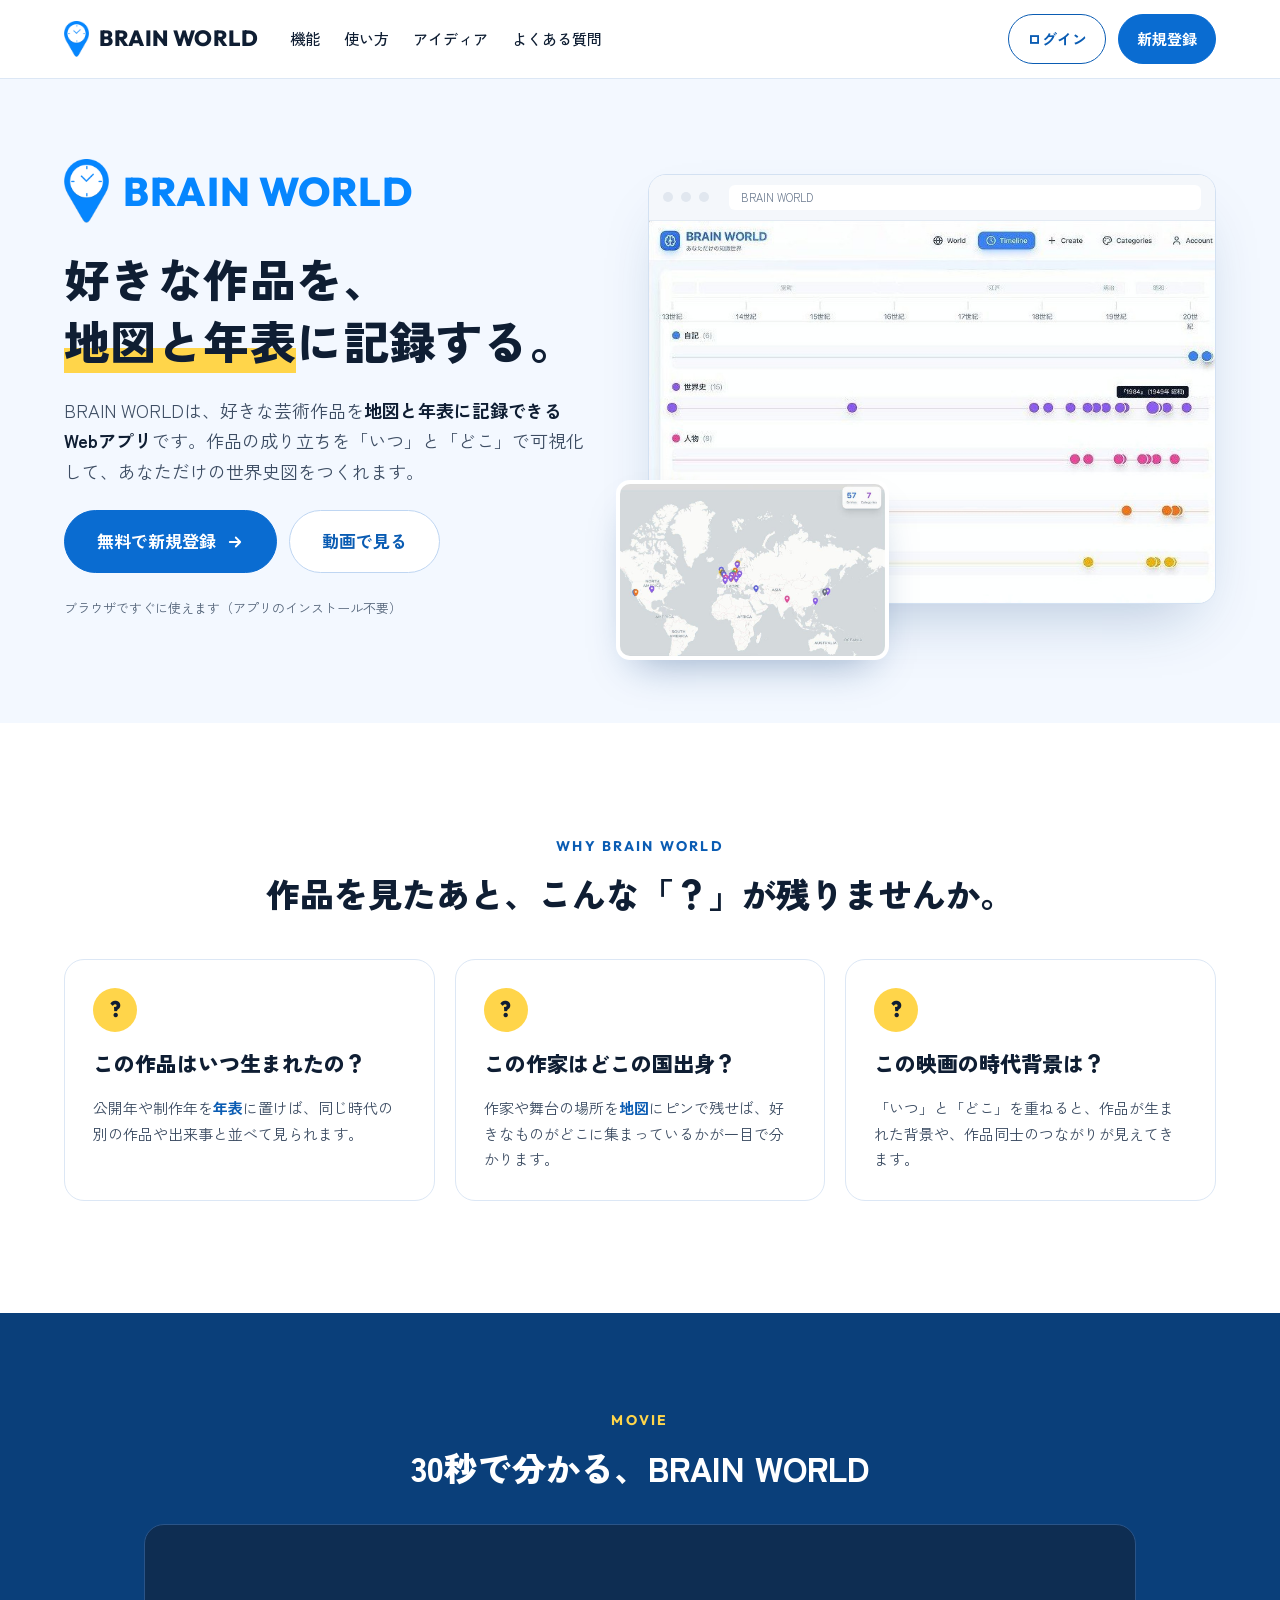
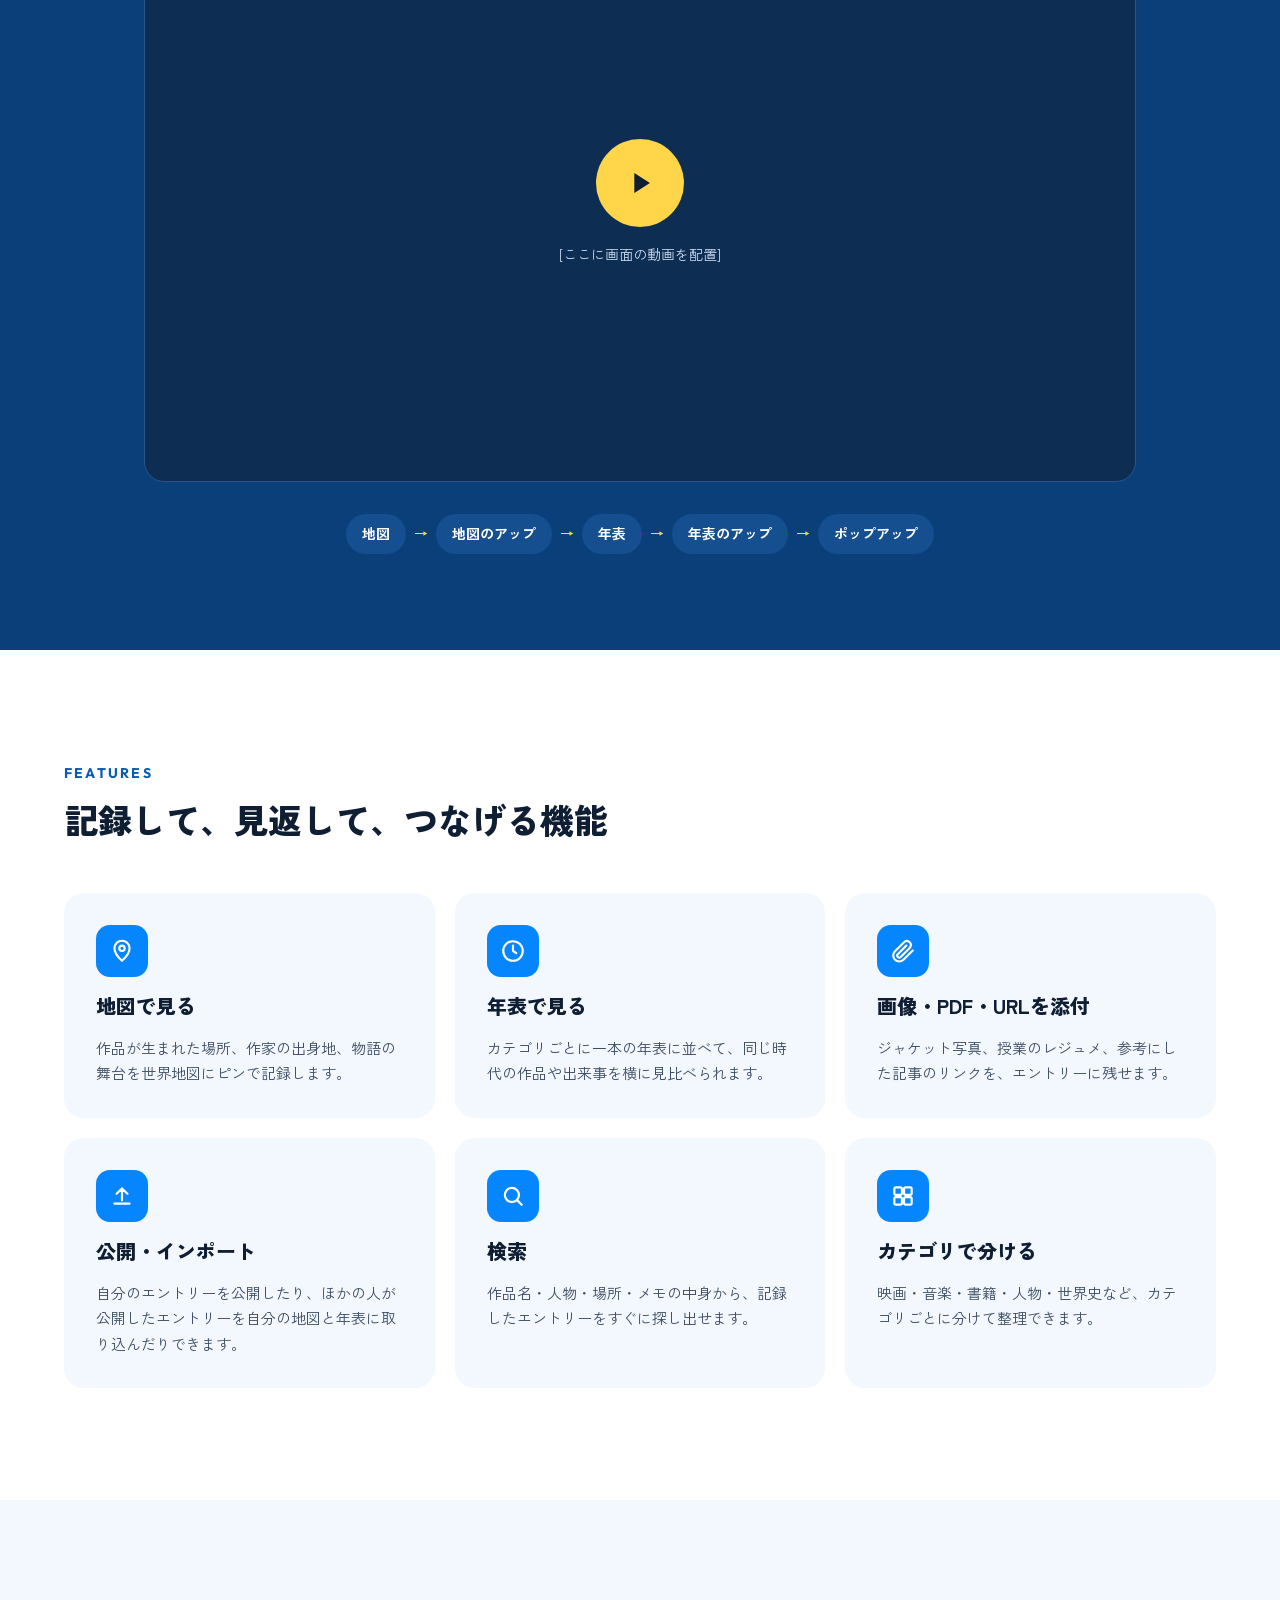
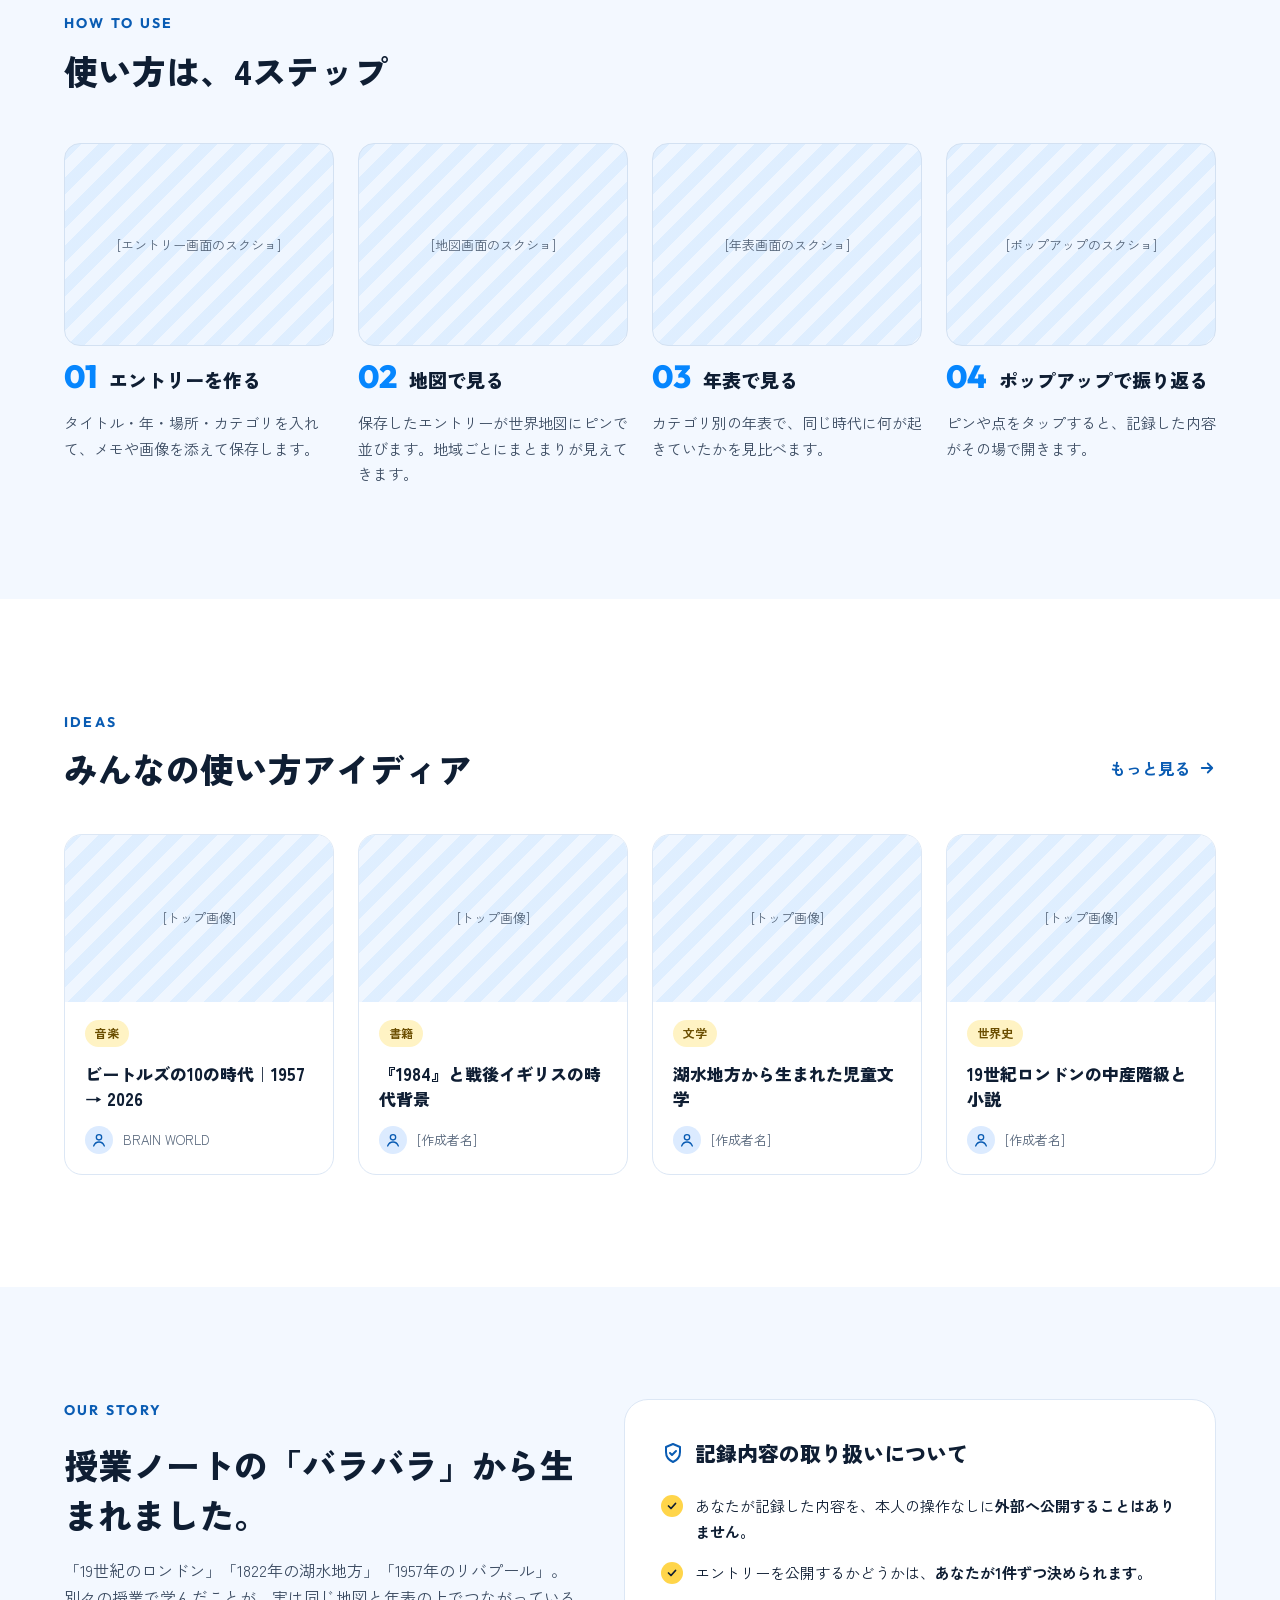
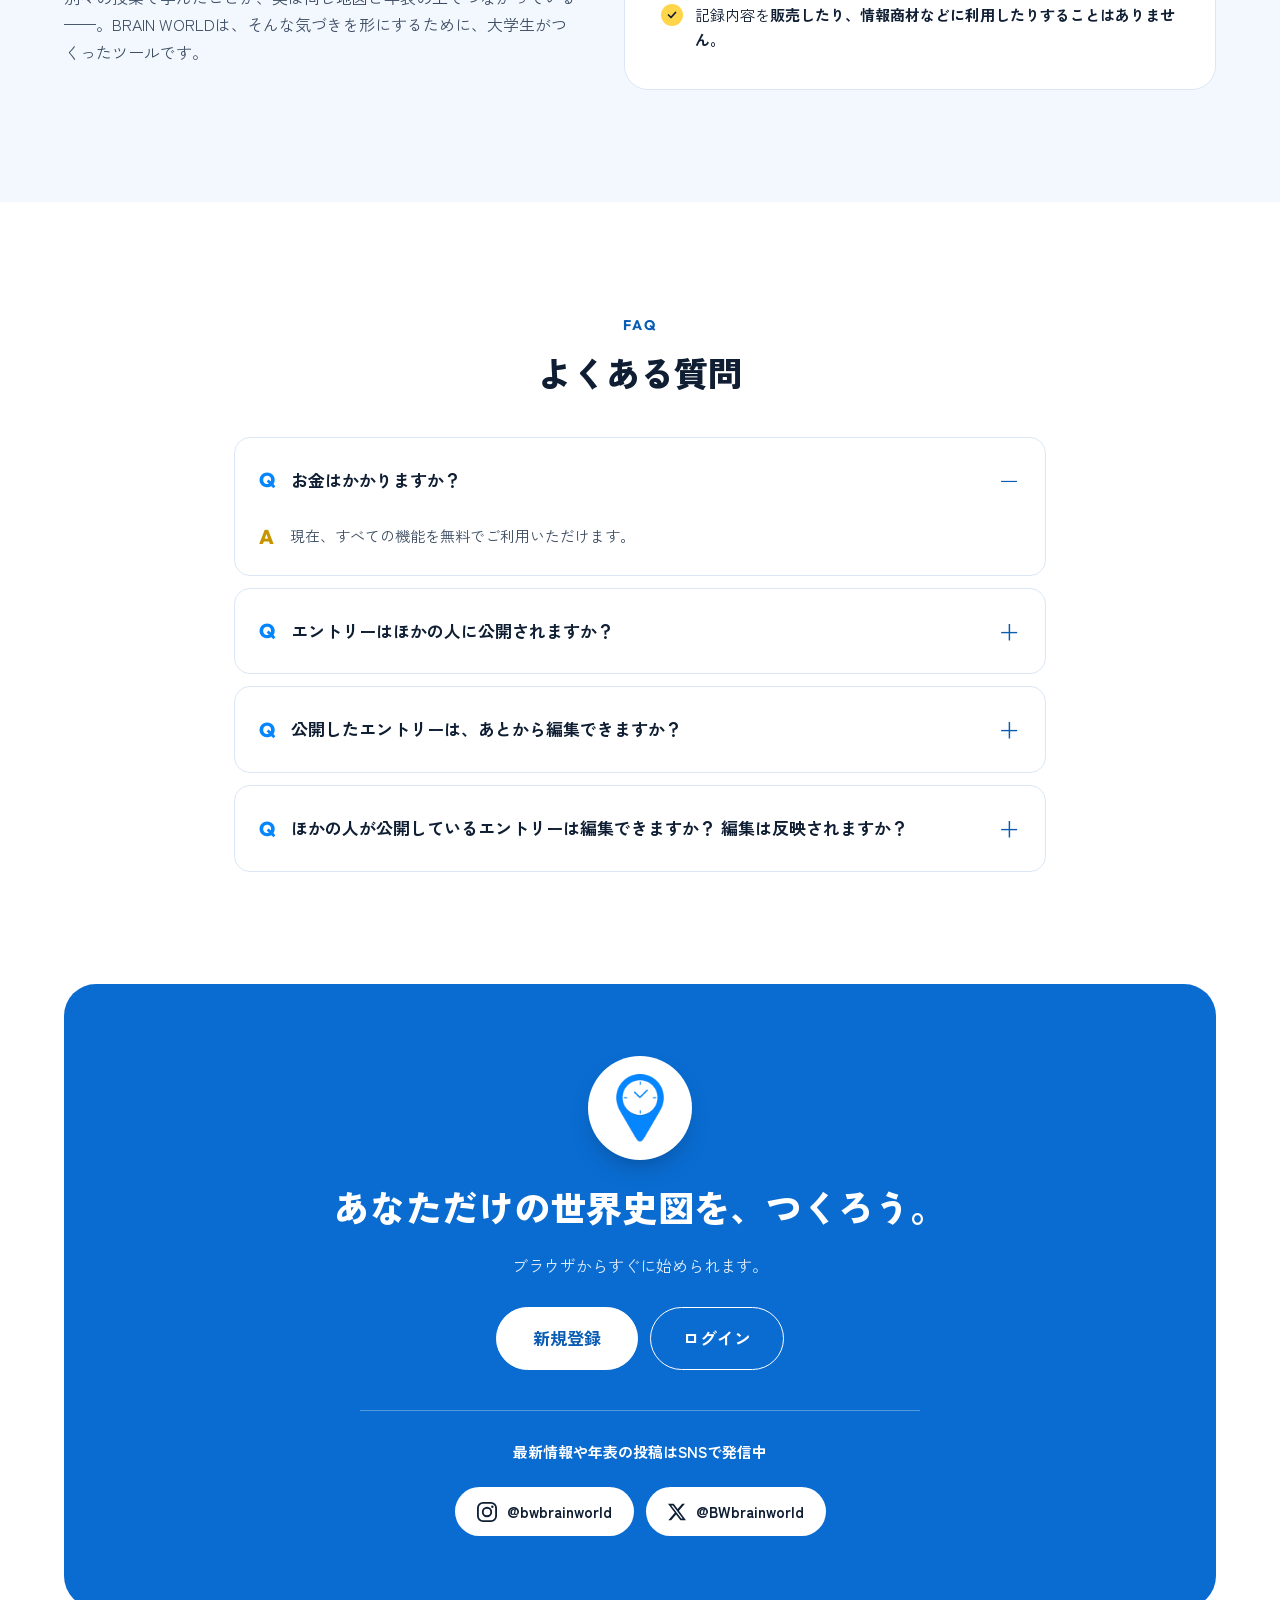
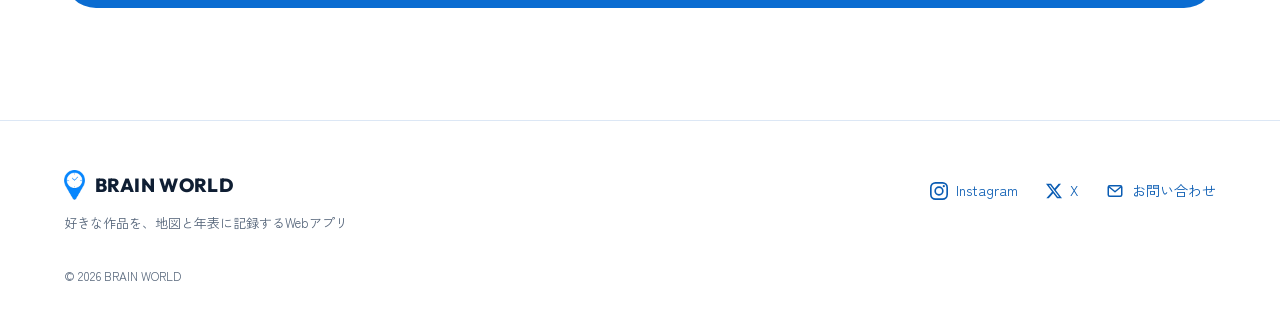
==== index.html @ 47580121 "LPをリニューアル（静的HTML版） - index.html / style.css：新しいLP（ビルド不要の静的サイト） - images/：ロゴ、年表・地図のスクショ、OGP画像、アイコン - " ====
<!doctype html>
<html lang="ja">
<head>
<meta charset="utf-8">
<meta name="viewport" content="width=device-width, initial-scale=1">
<title>BRAIN WORLD｜好きな作品を地図と年表に記録できるWebアプリ</title>
<meta name="description" content="BRAIN WORLDは、好きな映画・音楽・本・アートを地図と年表に記録できるWebアプリです。作品がいつ・どこで生まれたのかを可視化して、あなただけの世界史図をつくれます。">
<!-- ▼ 公開URLが決まったら LP_DOMAIN を置き換える（README参照） -->
<link rel="canonical" href="https://LP_DOMAIN/">
<meta property="og:type" content="website">
<meta property="og:site_name" content="BRAIN WORLD">
<meta property="og:title" content="BRAIN WORLD｜好きな作品を地図と年表に記録できるWebアプリ">
<meta property="og:description" content="作品の成り立ちを「いつ」と「どこ」で可視化する。好きな作品を地図と年表に記録できるWebアプリです。">
<meta property="og:url" content="https://LP_DOMAIN/">
<meta property="og:image" content="https://LP_DOMAIN/images/ogp.png">
<meta property="og:locale" content="ja_JP">
<meta name="twitter:card" content="summary_large_image">
<meta name="twitter:site" content="@BWbrainworld">
<link rel="icon" type="image/png" sizes="32x32" href="images/favicon-32.png">
<link rel="apple-touch-icon" href="images/apple-touch-icon.png">
<meta name="theme-color" content="#0686FE">

<link rel="preconnect" href="https://fonts.googleapis.com">
<link rel="preconnect" href="https://fonts.gstatic.com" crossorigin>
<link href="https://fonts.googleapis.com/css2?family=Outfit:wght@500;600;700;800&amp;family=Zen+Kaku+Gothic+New:wght@400;500;700;900&amp;display=swap" rel="stylesheet">
<link rel="stylesheet" href="style.css">

<script type="application/ld+json">
{
  "@context": "https://schema.org",
  "@graph": [
    {
      "@type": "WebApplication",
      "name": "BRAIN WORLD",
      "url": "https://LP_DOMAIN/",
      "applicationCategory": "EducationalApplication",
      "operatingSystem": "Web",
      "description": "好きな作品を地図と年表に記録できるWebアプリ",
      "offers": { "@type": "Offer", "price": "0", "priceCurrency": "JPY" },
      "sameAs": ["https://www.instagram.com/bwbrainworld", "https://x.com/BWbrainworld"]
    },
    {
      "@type": "FAQPage",
      "mainEntity": [
        { "@type": "Question", "name": "お金はかかりますか？", "acceptedAnswer": { "@type": "Answer", "text": "現在、すべての機能を無料でご利用いただけます。" } }
      ]
    }
  ]
}
</script>
</head>
<body>

<!-- ===== Header ===== -->
<header class="site-header">
  <div class="wrap header-inner">
    <a href="#top" class="brand">
      <img src="images/logo.png" alt="" width="25" height="36">
      <span>BRAIN WORLD</span>
    </a>
    <nav aria-label="ページ内メニュー" class="nav">
      <a href="#features">機能</a>
      <a href="#howto">使い方</a>
      <a href="#ideas">アイディア</a>
      <a href="#faq">よくある質問</a>
    </nav>
    <div class="header-actions">
      <!-- ▼ APP_DOMAIN はアプリ本体のドメインに置き換える -->
      <a href="https://APP_DOMAIN/login" class="btn btn-outline btn-sm">ログイン</a>
      <a href="https://APP_DOMAIN/signup" class="btn btn-primary btn-sm">新規登録</a>
    </div>
  </div>
</header>

<main>

<!-- ===== Hero ===== -->
<section id="top" class="hero">
  <div class="wrap hero-inner">
    <div class="hero-copy">
      <div class="hero-brand">
        <img src="images/logo.png" alt="BRAIN WORLD ロゴ" width="45" height="64">
        <span>BRAIN WORLD</span>
      </div>
      <h1>好きな作品を、<br><span class="nowrap"><span class="marker">地図と年表</span>に記録する。</span></h1>
      <p class="lead">BRAIN WORLDは、好きな芸術作品を<strong>地図と年表に記録できるWebアプリ</strong>です。作品の成り立ちを「いつ」と「どこ」で可視化して、あなただけの世界史図をつくれます。</p>
      <div class="btn-row">
        <a href="https://APP_DOMAIN/signup" class="btn btn-primary btn-lg">無料で新規登録
          <svg width="18" height="18" viewBox="0 0 24 24" fill="none" stroke="currentColor" stroke-width="2.4" stroke-linecap="round" stroke-linejoin="round" aria-hidden="true"><path d="M5 12h14M13 6l6 6-6 6"/></svg></a>
        <a href="#movie" class="btn btn-ghost btn-lg">動画で見る</a>
      </div>
      <p class="note">ブラウザですぐに使えます（アプリのインストール不要）</p>
    </div>

    <div class="hero-visual">
      <div class="browser">
        <div class="browser-bar" aria-hidden="true">
          <span></span><span></span><span></span>
          <span class="browser-url">BRAIN WORLD</span>
        </div>
        <img src="images/screen-timeline.jpg" width="800" height="540" alt="BRAIN WORLDの年表画面。世界史・人物・映画・音楽・書籍などのカテゴリごとに、作品や出来事が13世紀から20世紀の年表上に並んでいる">
      </div>
      <div class="map-card">
        <img src="images/screen-map.jpg" width="925" height="602" alt="BRAIN WORLDの地図画面。記録した作品が世界地図上にピンで表示されている">
      </div>
    </div>
  </div>
</section>

<!-- ===== Questions ===== -->
<section class="section">
  <div class="wrap stack-40">
    <div class="section-head center">
      <span class="eyebrow">WHY BRAIN WORLD</span>
      <h2>作品を見たあと、こんな「？」が残りませんか。</h2>
    </div>
    <div class="grid grid-260">
      <div class="q-card">
        <span class="q-mark" aria-hidden="true">?</span>
        <h3>この作品はいつ生まれたの？</h3>
        <p>公開年や制作年を<strong>年表</strong>に置けば、同じ時代の別の作品や出来事と並べて見られます。</p>
      </div>
      <div class="q-card">
        <span class="q-mark" aria-hidden="true">?</span>
        <h3>この作家はどこの国出身？</h3>
        <p>作家や舞台の場所を<strong>地図</strong>にピンで残せば、好きなものがどこに集まっているかが一目で分かります。</p>
      </div>
      <div class="q-card">
        <span class="q-mark" aria-hidden="true">?</span>
        <h3>この映画の時代背景は？</h3>
        <p>「いつ」と「どこ」を重ねると、作品が生まれた背景や、作品同士のつながりが見えてきます。</p>
      </div>
    </div>
  </div>
</section>

<!-- ===== Movie ===== -->
<section id="movie" class="section section-dark">
  <div class="wrap wrap-narrow stack-32">
    <div class="section-head center">
      <span class="eyebrow eyebrow-yellow">MOVIE</span>
      <h2>30秒で分かる、BRAIN WORLD</h2>
    </div>
    <!-- ▼ 動画ができたら、この div を <video src="images/demo.mp4" controls playsinline poster="..."></video> などに置き換える -->
    <div class="video-box">
      <div class="video-placeholder">
        <span class="play" aria-hidden="true"><svg width="34" height="34" viewBox="0 0 24 24"><path d="M8 5v14l11-7z" fill="#0F1E33"/></svg></span>
        <span>[ここに画面の動画を配置]</span>
      </div>
    </div>
    <ol class="flow" aria-label="動画の流れ">
      <li>地図</li><li aria-hidden="true" class="arrow">→</li>
      <li>地図のアップ</li><li aria-hidden="true" class="arrow">→</li>
      <li>年表</li><li aria-hidden="true" class="arrow">→</li>
      <li>年表のアップ</li><li aria-hidden="true" class="arrow">→</li>
      <li>ポップアップ</li>
    </ol>
  </div>
</section>

<!-- ===== Features ===== -->
<section id="features" class="section">
  <div class="wrap stack-48">
    <div class="section-head">
      <span class="eyebrow">FEATURES</span>
      <h2>記録して、見返して、つなげる機能</h2>
    </div>
    <div class="grid grid-300">
      <div class="f-card">
        <span class="f-icon"><svg width="26" height="26" viewBox="0 0 24 24" fill="none" stroke="#FFFFFF" stroke-width="2" stroke-linecap="round" stroke-linejoin="round" aria-hidden="true"><path d="M12 21s-7-6.2-7-11.5A7 7 0 0 1 19 9.5C19 14.8 12 21 12 21z"/><circle cx="12" cy="9.5" r="2.5"/></svg></span>
        <h3>地図で見る</h3>
        <p>作品が生まれた場所、作家の出身地、物語の舞台を世界地図にピンで記録します。</p>
      </div>
      <div class="f-card">
        <span class="f-icon"><svg width="26" height="26" viewBox="0 0 24 24" fill="none" stroke="#FFFFFF" stroke-width="2" stroke-linecap="round" stroke-linejoin="round" aria-hidden="true"><circle cx="12" cy="12" r="9"/><path d="M12 7v5l3 2"/></svg></span>
        <h3>年表で見る</h3>
        <p>カテゴリごとに一本の年表に並べて、同じ時代の作品や出来事を横に見比べられます。</p>
      </div>
      <div class="f-card">
        <span class="f-icon"><svg width="26" height="26" viewBox="0 0 24 24" fill="none" stroke="#FFFFFF" stroke-width="2" stroke-linecap="round" stroke-linejoin="round" aria-hidden="true"><path d="M21 11.5l-8.6 8.6a5.5 5.5 0 0 1-7.8-7.8l8.6-8.6a3.7 3.7 0 0 1 5.2 5.2l-8.6 8.6a1.8 1.8 0 0 1-2.6-2.6l7.9-7.9"/></svg></span>
        <h3>画像・PDF・URLを添付</h3>
        <p>ジャケット写真、授業のレジュメ、参考にした記事のリンクを、エントリーに残せます。</p>
      </div>
      <div class="f-card">
        <span class="f-icon"><svg width="26" height="26" viewBox="0 0 24 24" fill="none" stroke="#FFFFFF" stroke-width="2" stroke-linecap="round" stroke-linejoin="round" aria-hidden="true"><path d="M7 10l5-5 5 5M12 5v11M5 19h14"/></svg></span>
        <h3>公開・インポート</h3>
        <p>自分のエントリーを公開したり、ほかの人が公開したエントリーを自分の地図と年表に取り込んだりできます。</p>
      </div>
      <div class="f-card">
        <span class="f-icon"><svg width="26" height="26" viewBox="0 0 24 24" fill="none" stroke="#FFFFFF" stroke-width="2" stroke-linecap="round" stroke-linejoin="round" aria-hidden="true"><circle cx="11" cy="11" r="6.5"/><path d="M20 20l-4.2-4.2"/></svg></span>
        <h3>検索</h3>
        <p>作品名・人物・場所・メモの中身から、記録したエントリーをすぐに探し出せます。</p>
      </div>
      <div class="f-card">
        <span class="f-icon"><svg width="26" height="26" viewBox="0 0 24 24" fill="none" stroke="#FFFFFF" stroke-width="2" stroke-linecap="round" stroke-linejoin="round" aria-hidden="true"><rect x="4" y="4" width="7" height="7" rx="1.5"/><rect x="13" y="4" width="7" height="7" rx="1.5"/><rect x="4" y="13" width="7" height="7" rx="1.5"/><rect x="13" y="13" width="7" height="7" rx="1.5"/></svg></span>
        <h3>カテゴリで分ける</h3>
        <p>映画・音楽・書籍・人物・世界史など、カテゴリごとに分けて整理できます。</p>
      </div>
    </div>
  </div>
</section>

<!-- ===== How to ===== -->
<section id="howto" class="section section-tint">
  <div class="wrap stack-48">
    <div class="section-head">
      <span class="eyebrow">HOW TO USE</span>
      <h2>使い方は、4ステップ</h2>
    </div>
    <ol class="grid grid-250 steps">
      <!-- ▼ 各 .shot をスクリーンショットの <img> に置き換える -->
      <li class="step">
        <div class="shot">[エントリー画面のスクショ]</div>
        <div class="step-title"><span class="step-num">01</span><h3>エントリーを作る</h3></div>
        <p>タイトル・年・場所・カテゴリを入れて、メモや画像を添えて保存します。</p>
      </li>
      <li class="step">
        <div class="shot">[地図画面のスクショ]</div>
        <div class="step-title"><span class="step-num">02</span><h3>地図で見る</h3></div>
        <p>保存したエントリーが世界地図にピンで並びます。地域ごとにまとまりが見えてきます。</p>
      </li>
      <li class="step">
        <div class="shot">[年表画面のスクショ]</div>
        <div class="step-title"><span class="step-num">03</span><h3>年表で見る</h3></div>
        <p>カテゴリ別の年表で、同じ時代に何が起きていたかを見比べます。</p>
      </li>
      <li class="step">
        <div class="shot">[ポップアップのスクショ]</div>
        <div class="step-title"><span class="step-num">04</span><h3>ポップアップで振り返る</h3></div>
        <p>ピンや点をタップすると、記録した内容がその場で開きます。</p>
      </li>
    </ol>
  </div>
</section>

<!-- ===== Ideas ===== -->
<section id="ideas" class="section">
  <div class="wrap stack-40">
    <div class="section-head-row">
      <div class="section-head">
        <span class="eyebrow">IDEAS</span>
        <h2>みんなの使い方アイディア</h2>
      </div>
      <a href="https://APP_DOMAIN/ideas" class="more">もっと見る
        <svg width="18" height="18" viewBox="0 0 24 24" fill="none" stroke="currentColor" stroke-width="2.4" stroke-linecap="round" stroke-linejoin="round" aria-hidden="true"><path d="M5 12h14M13 6l6 6-6 6"/></svg></a>
    </div>
    <div class="grid grid-250">
      <!-- ▼ トップ画像（.shot）・タイトル・作成者を実際のアイディアに差し替える -->
      <a href="https://APP_DOMAIN/ideas" class="idea">
        <div class="shot shot-wide">[トップ画像]</div>
        <div class="idea-body">
          <span class="tag">音楽</span>
          <h3>ビートルズの10の時代｜1957 → 2026</h3>
          <span class="author"><span class="avatar" aria-hidden="true"><svg width="16" height="16" viewBox="0 0 24 24" fill="none" stroke="#0A5CB3" stroke-width="2" stroke-linecap="round"><circle cx="12" cy="8" r="4"/><path d="M4 21c1.5-4 4.5-6 8-6s6.5 2 8 6"/></svg></span>BRAIN WORLD</span>
        </div>
      </a>
      <a href="https://APP_DOMAIN/ideas" class="idea">
        <div class="shot shot-wide">[トップ画像]</div>
        <div class="idea-body">
          <span class="tag">書籍</span>
          <h3>『1984』と戦後イギリスの時代背景</h3>
          <span class="author"><span class="avatar" aria-hidden="true"><svg width="16" height="16" viewBox="0 0 24 24" fill="none" stroke="#0A5CB3" stroke-width="2" stroke-linecap="round"><circle cx="12" cy="8" r="4"/><path d="M4 21c1.5-4 4.5-6 8-6s6.5 2 8 6"/></svg></span>[作成者名]</span>
        </div>
      </a>
      <a href="https://APP_DOMAIN/ideas" class="idea">
        <div class="shot shot-wide">[トップ画像]</div>
        <div class="idea-body">
          <span class="tag">文学</span>
          <h3>湖水地方から生まれた児童文学</h3>
          <span class="author"><span class="avatar" aria-hidden="true"><svg width="16" height="16" viewBox="0 0 24 24" fill="none" stroke="#0A5CB3" stroke-width="2" stroke-linecap="round"><circle cx="12" cy="8" r="4"/><path d="M4 21c1.5-4 4.5-6 8-6s6.5 2 8 6"/></svg></span>[作成者名]</span>
        </div>
      </a>
      <a href="https://APP_DOMAIN/ideas" class="idea">
        <div class="shot shot-wide">[トップ画像]</div>
        <div class="idea-body">
          <span class="tag">世界史</span>
          <h3>19世紀ロンドンの中産階級と小説</h3>
          <span class="author"><span class="avatar" aria-hidden="true"><svg width="16" height="16" viewBox="0 0 24 24" fill="none" stroke="#0A5CB3" stroke-width="2" stroke-linecap="round"><circle cx="12" cy="8" r="4"/><path d="M4 21c1.5-4 4.5-6 8-6s6.5 2 8 6"/></svg></span>[作成者名]</span>
        </div>
      </a>
    </div>
  </div>
</section>

<!-- ===== Story / Policy ===== -->
<section id="story" class="section section-tint">
  <div class="wrap story">
    <div class="story-copy">
      <span class="eyebrow">OUR STORY</span>
      <h2>授業ノートの「バラバラ」から生まれました。</h2>
      <p>「19世紀のロンドン」「1822年の湖水地方」「1957年のリバプール」。別々の授業で学んだことが、実は同じ地図と年表の上でつながっている——。BRAIN WORLDは、そんな気づきを形にするために、大学生がつくったツールです。</p>
    </div>
    <div class="policy-card">
      <h3>
        <svg width="24" height="24" viewBox="0 0 24 24" fill="none" stroke="#0A5CB3" stroke-width="2" stroke-linecap="round" stroke-linejoin="round" aria-hidden="true"><path d="M12 3l7 3v5c0 4.5-3 8.3-7 10-4-1.7-7-5.5-7-10V6z"/><path d="M9 12l2 2 4-4"/></svg>
        記録内容の取り扱いについて
      </h3>
      <ul class="checks">
        <li>あなたが記録した内容を、本人の操作なしに<strong>外部へ公開することはありません。</strong></li>
        <li>エントリーを公開するかどうかは、<strong>あなたが1件ずつ決められます。</strong></li>
        <li>記録内容を<strong>販売したり、情報商材などに利用したりすることはありません。</strong></li>
      </ul>
    </div>
  </div>
</section>

<!-- ===== FAQ ===== -->
<!-- ▼ [例：…] の回答は仕様未確定。確定したら [例：] を外し、<head> の FAQPage（構造化データ）にも同じQ&Aを追加する -->
<section id="faq" class="section">
  <div class="wrap wrap-faq stack-40">
    <div class="section-head center">
      <span class="eyebrow">FAQ</span>
      <h2>よくある質問</h2>
    </div>
    <div class="faq-list">
      <details class="faq" open>
        <summary><span class="q">Q</span><span class="faq-q">お金はかかりますか？</span><span class="faq-mark" aria-hidden="true"></span></summary>
        <div class="faq-a"><span class="a">A</span><p>現在、すべての機能を無料でご利用いただけます。</p></div>
      </details>
      <details class="faq">
        <summary><span class="q">Q</span><span class="faq-q">エントリーはほかの人に公開されますか？</span><span class="faq-mark" aria-hidden="true"></span></summary>
        <div class="faq-a"><span class="a">A</span><p>[例：初期設定では非公開です。「公開」を選んだエントリーだけが、ほかのユーザーにも表示されます。]</p></div>
      </details>
      <details class="faq">
        <summary><span class="q">Q</span><span class="faq-q">公開したエントリーは、あとから編集できますか？</span><span class="faq-mark" aria-hidden="true"></span></summary>
        <div class="faq-a"><span class="a">A</span><p>[例：はい。公開後も、自分のエントリーはいつでも編集・非公開に戻せます。]</p></div>
      </details>
      <details class="faq">
        <summary><span class="q">Q</span><span class="faq-q">ほかの人が公開しているエントリーは編集できますか？ 編集は反映されますか？</span><span class="faq-mark" aria-hidden="true"></span></summary>
        <div class="faq-a"><span class="a">A</span><p>[例：ほかの人のエントリーは直接編集できません。インポートすると自分用のコピーとして編集できますが、元のエントリーには反映されません。]</p></div>
      </details>
    </div>
  </div>
</section>

<!-- ===== CTA ===== -->
<section class="cta-section">
  <div class="wrap">
    <div class="cta">
      <span class="cta-logo"><img src="images/logo.png" alt="BRAIN WORLD ロゴ" width="48" height="68"></span>
      <h2>あなただけの世界史図を、つくろう。</h2>
      <p class="cta-sub">ブラウザからすぐに始められます。</p>
      <div class="btn-row center">
        <a href="https://APP_DOMAIN/signup" class="btn btn-lg cta-fill">新規登録</a>
        <a href="https://APP_DOMAIN/login" class="btn btn-lg cta-line">ログイン</a>
      </div>
      <div class="sns">
        <p>最新情報や年表の投稿はSNSで発信中</p>
        <div class="btn-row center">
          <a href="https://www.instagram.com/bwbrainworld" class="sns-btn" target="_blank" rel="noopener">
            <svg width="20" height="20" viewBox="0 0 24 24" fill="none" stroke="currentColor" stroke-width="2.2" aria-hidden="true"><rect x="1.1" y="1.1" width="21.8" height="21.8" rx="6.2"/><circle cx="12" cy="12" r="5.1"/><circle cx="18.4" cy="5.6" r="1.45" fill="currentColor" stroke="none"/></svg>
            <span><span class="sr-only">Instagram </span>@bwbrainworld</span></a>
          <a href="https://x.com/BWbrainworld" class="sns-btn" target="_blank" rel="noopener">
            <svg width="18" height="18" viewBox="0 0 24 24" aria-hidden="true"><path fill="currentColor" d="M18.901 1.153h3.68l-8.04 9.19L24 22.846h-7.406l-5.8-7.584-6.638 7.584H.474l8.6-9.83L0 1.154h7.594l5.243 6.932ZM17.61 20.644h2.039L6.486 3.24H4.298Z"/></svg>
            <span><span class="sr-only">X </span>@BWbrainworld</span></a>
        </div>
      </div>
    </div>
  </div>
</section>

</main>

<!-- ===== Footer ===== -->
<footer class="site-footer">
  <div class="wrap footer-inner">
    <div class="footer-brand">
      <div class="brand"><img src="images/logo.png" alt="" width="21" height="30"><span>BRAIN WORLD</span></div>
      <span class="footer-tagline">好きな作品を、地図と年表に記録するWebアプリ</span>
    </div>
    <div class="footer-links">
      <a href="https://www.instagram.com/bwbrainworld" target="_blank" rel="noopener">
        <svg width="18" height="18" viewBox="0 0 24 24" fill="none" stroke="currentColor" stroke-width="2.2" aria-hidden="true"><rect x="1.1" y="1.1" width="21.8" height="21.8" rx="6.2"/><circle cx="12" cy="12" r="5.1"/><circle cx="18.4" cy="5.6" r="1.45" fill="currentColor" stroke="none"/></svg>Instagram</a>
      <a href="https://x.com/BWbrainworld" target="_blank" rel="noopener">
        <svg width="16" height="16" viewBox="0 0 24 24" aria-hidden="true"><path fill="currentColor" d="M18.901 1.153h3.68l-8.04 9.19L24 22.846h-7.406l-5.8-7.584-6.638 7.584H.474l8.6-9.83L0 1.154h7.594l5.243 6.932ZM17.61 20.644h2.039L6.486 3.24H4.298Z"/></svg>X</a>
      <!-- ▼ CONTACT_EMAIL を問い合わせ用アドレスに置き換える -->
      <a href="mailto:CONTACT_EMAIL">
        <svg width="18" height="18" viewBox="0 0 24 24" fill="none" stroke="currentColor" stroke-width="2" stroke-linejoin="round" aria-hidden="true"><rect x="3" y="5" width="18" height="14" rx="2"/><path d="M3.5 6l8.5 7 8.5-7"/></svg>お問い合わせ</a>
    </div>
  </div>
  <div class="wrap copyright">© 2026 BRAIN WORLD</div>
</footer>

</body>
</html>
---- style.css ----
/* =========================================================
   BRAIN WORLD LP
   色はここの変数でまとめて変えられます
   ========================================================= */
:root {
  --blue: #0686FE;        /* ロゴの青 */
  --blue-btn: #0A6CD1;    /* ボタン（白文字のコントラスト確保用） */
  --blue-text: #0A5CB3;   /* リンク・見出しラベル */
  --blue-deep: #0A3F7A;   /* 動画セクションの背景 */
  --yellow: #FFD54A;      /* 差し色 */
  --ink: #0F1E33;
  --ink-2: #3D4D63;
  --ink-3: #55657A;
  --line: #DCE7F5;
  --tint: #F3F8FF;
  --font: 'Zen Kaku Gothic New', 'Hiragino Sans', 'Hiragino Kaku Gothic ProN', 'Yu Gothic', sans-serif;
  --font-en: 'Outfit', var(--font);
}

*, *::before, *::after { box-sizing: border-box; }
html { scroll-behavior: smooth; scroll-padding-top: 80px; }
body { margin: 0; font-family: var(--font); color: var(--ink); background: #FFFFFF; line-height: 1.7; -webkit-text-size-adjust: 100%; }
img { max-width: 100%; height: auto; }
a { color: var(--blue-text); }
a:hover { color: #07468A; }
h1, h2, h3, p { margin: 0; }
.sr-only { position: absolute; width: 1px; height: 1px; overflow: hidden; clip: rect(0 0 0 0); white-space: nowrap; }

.wrap { max-width: 1200px; margin: 0 auto; padding: 0 24px; }
.wrap-narrow { max-width: 1040px; }
.wrap-faq { max-width: 860px; }
.stack-32, .stack-40, .stack-48 { display: flex; flex-direction: column; }
.stack-32 { gap: 32px; } .stack-40 { gap: 40px; } .stack-48 { gap: 48px; }
.grid { display: grid; gap: 24px; margin: 0; padding: 0; list-style: none; }
.grid-250 { grid-template-columns: repeat(auto-fit, minmax(250px, 1fr)); }
.grid-260 { grid-template-columns: repeat(auto-fit, minmax(260px, 1fr)); gap: 20px; }
.grid-300 { grid-template-columns: repeat(auto-fit, minmax(300px, 1fr)); gap: 20px; }

/* ---------- Buttons ---------- */
.btn { display: inline-flex; align-items: center; justify-content: center; gap: 10px; font-weight: 700; text-decoration: none; border-radius: 999px; border: 1.5px solid transparent; transition: background-color .2s, color .2s, border-color .2s; }
.btn-sm { font-size: 15px; padding: 11px 18px; }
.btn-lg { font-size: 17px; padding: 16px 32px; }
.btn-primary { color: #FFFFFF; background: var(--blue-btn); border-color: var(--blue-btn); }
.btn-primary:hover { color: #FFFFFF; background: #0858AB; border-color: #0858AB; }
.btn-outline { color: var(--blue-text); border-color: var(--blue-text); }
.btn-outline:hover { color: #FFFFFF; background: var(--blue-text); }
.btn-ghost { color: var(--blue-text); background: #FFFFFF; border-color: #BFD6F2; }
.btn-ghost:hover { border-color: var(--blue-text); }
.btn-row { display: flex; flex-wrap: wrap; gap: 12px; }
.btn-row.center { justify-content: center; }

/* ---------- Header ---------- */
.site-header { position: sticky; top: 0; z-index: 10; background: rgba(255,255,255,0.94); backdrop-filter: blur(8px); border-bottom: 1px solid var(--line); }
.header-inner { display: flex; flex-wrap: wrap; align-items: center; gap: 12px 32px; padding-top: 14px; padding-bottom: 14px; }
.brand { display: flex; align-items: center; gap: 10px; text-decoration: none; color: var(--ink); }
.brand img { height: 36px; width: auto; display: block; }
.brand span { font-family: var(--font-en); font-weight: 800; font-size: 22px; letter-spacing: .02em; }
.nav { display: flex; flex-wrap: wrap; gap: 4px 24px; font-size: 15px; font-weight: 500; flex: 1 1 auto; }
.nav a { color: var(--ink); text-decoration: none; padding: 10px 0; }
.nav a:hover { color: var(--blue-text); }
.header-actions { display: flex; gap: 12px; }

/* ---------- Hero ---------- */
.hero { background: var(--tint); overflow: hidden; }
.hero-inner { display: flex; flex-wrap: wrap; align-items: center; gap: 56px; padding-top: 80px; padding-bottom: 104px; }
.hero-copy { flex: 1 1 520px; min-width: 0; display: flex; flex-direction: column; gap: 24px; }
.hero-brand { display: flex; align-items: center; gap: 14px; }
.hero-brand img { height: 64px; width: auto; }
.hero-brand span { font-family: var(--font-en); font-weight: 800; font-size: 40px; letter-spacing: .02em; color: var(--blue); line-height: 1; }
.hero h1 { font-size: 46px; line-height: 1.35; font-weight: 900; letter-spacing: .01em; }
.nowrap { white-space: nowrap; }
.marker { background: linear-gradient(transparent 62%, var(--yellow) 62%); }
.lead { font-size: 18px; color: var(--ink-2); max-width: 34em; }
.lead strong { color: var(--ink); }
.note { font-size: 13px; color: var(--ink-3); }
.hero-visual { flex: 1 1 560px; min-width: 0; position: relative; }
.browser { background: #FFFFFF; border-radius: 18px; border: 1px solid #D3E1F2; box-shadow: 0 30px 60px -24px rgba(10,60,120,0.28); overflow: hidden; }
.browser img { display: block; width: 100%; }
.browser-bar { display: flex; align-items: center; gap: 8px; padding: 10px 14px; background: #F4F7FB; border-bottom: 1px solid #E3EAF3; }
.browser-bar > span:not(.browser-url) { width: 10px; height: 10px; border-radius: 50%; background: #E1E7EF; }
.browser-url { margin-left: 12px; font-size: 11px; color: #6B7A8F; background: #FFFFFF; border-radius: 6px; padding: 3px 12px; flex: 1 1 auto; }
.map-card { position: absolute; left: -32px; bottom: -56px; width: 48%; min-width: 220px; border-radius: 14px; border: 4px solid #FFFFFF; background: #FFFFFF; box-shadow: 0 20px 40px -18px rgba(10,60,120,0.4); overflow: hidden; }
.map-card img { display: block; width: 100%; }

/* ---------- Sections ---------- */
.section { padding: 112px 0; }
.section-tint { background: var(--tint); }
.section-dark { background: var(--blue-deep); color: #FFFFFF; padding: 96px 0; }
.section-head { display: flex; flex-direction: column; gap: 10px; }
.section-head.center { align-items: center; text-align: center; }
.section-head h2 { font-size: 34px; line-height: 1.45; font-weight: 900; }
.section-head-row { display: flex; flex-wrap: wrap; align-items: flex-end; justify-content: space-between; gap: 16px; }
.eyebrow { font-family: var(--font-en); font-weight: 700; font-size: 14px; letter-spacing: .16em; color: var(--blue-text); }
.eyebrow-yellow { color: var(--yellow); }

/* Questions */
.q-card { border: 1.5px solid var(--line); border-radius: 20px; padding: 28px; display: flex; flex-direction: column; gap: 14px; }
.q-mark { width: 44px; height: 44px; border-radius: 50%; background: var(--yellow); display: flex; align-items: center; justify-content: center; font-family: var(--font-en); font-weight: 800; font-size: 22px; }
.q-card h3 { font-size: 21px; font-weight: 900; }
.q-card p, .f-card p, .step p { font-size: 15px; color: var(--ink-2); }
.q-card strong { color: var(--blue-text); }

/* Movie */
.video-box { aspect-ratio: 16 / 9; border-radius: 20px; background: #0E2D52; border: 1px solid #2A5488; display: flex; align-items: center; justify-content: center; overflow: hidden; }
.video-box video { width: 100%; height: 100%; object-fit: cover; }
.video-placeholder { display: flex; flex-direction: column; align-items: center; gap: 16px; font-size: 14px; color: #C9DBF2; }
.play { width: 88px; height: 88px; border-radius: 50%; background: var(--yellow); display: flex; align-items: center; justify-content: center; }
.flow { list-style: none; margin: 0; padding: 0; display: flex; flex-wrap: wrap; justify-content: center; align-items: center; gap: 10px 8px; font-size: 14px; font-weight: 700; }
.flow li:not(.arrow) { padding: 8px 16px; border-radius: 999px; background: #154F8F; }
.flow .arrow { color: var(--yellow); }

/* Features */
.f-card { background: var(--tint); border-radius: 20px; padding: 32px; display: flex; flex-direction: column; gap: 12px; }
.f-icon { width: 52px; height: 52px; border-radius: 14px; background: var(--blue); display: flex; align-items: center; justify-content: center; }
.f-card h3 { font-size: 20px; font-weight: 900; }

/* How to */
.step { display: flex; flex-direction: column; gap: 14px; }
.step-title { display: flex; align-items: baseline; gap: 12px; }
.step-num { font-family: var(--font-en); font-weight: 800; font-size: 32px; color: var(--blue); line-height: 1; }
.step h3 { font-size: 19px; font-weight: 900; }
.shot { aspect-ratio: 4 / 3; border-radius: 16px; border: 1px solid #D3E1F2; display: flex; align-items: center; justify-content: center; font-size: 13px; color: var(--ink-3); background-color: #EFF6FF; background-image: repeating-linear-gradient(135deg, rgba(6,134,254,.07) 0 12px, transparent 12px 24px); }
.shot-wide { aspect-ratio: 16 / 10; border: 0; border-radius: 0; }
img.shot-img { aspect-ratio: 4 / 3; object-fit: cover; border-radius: 16px; border: 1px solid #D3E1F2; width: 100%; }

/* Ideas */
.more { font-size: 16px; font-weight: 700; text-decoration: none; display: inline-flex; align-items: center; gap: 8px; padding: 12px 0; }
.idea { text-decoration: none; color: var(--ink); display: flex; flex-direction: column; border-radius: 18px; border: 1.5px solid var(--line); overflow: hidden; background: #FFFFFF; transition: border-color .2s, box-shadow .2s; }
.idea:hover { color: var(--ink); border-color: #A9C8EE; box-shadow: 0 16px 32px -20px rgba(10,60,120,.35); }
.idea-body { padding: 18px 20px 20px; display: flex; flex-direction: column; gap: 14px; }
.idea h3 { font-size: 17px; font-weight: 900; line-height: 1.5; }
.tag { align-self: flex-start; font-size: 12px; font-weight: 700; padding: 3px 10px; border-radius: 999px; background: #FFF3C4; color: #6B4E00; }
.author { display: flex; align-items: center; gap: 10px; font-size: 13px; color: var(--ink-3); }
.avatar { width: 28px; height: 28px; border-radius: 50%; background: #DCEBFF; display: flex; align-items: center; justify-content: center; }

/* Story / Policy */
.story { display: flex; flex-wrap: wrap; gap: 48px; }
.story-copy { flex: 1 1 380px; min-width: 0; display: flex; flex-direction: column; gap: 18px; }
.story-copy h2 { font-size: 34px; line-height: 1.45; font-weight: 900; }
.story-copy p { font-size: 16px; color: var(--ink-2); max-width: 32em; }
.policy-card { flex: 1 1 460px; min-width: 0; background: #FFFFFF; border-radius: 24px; border: 1.5px solid var(--line); padding: 36px; display: flex; flex-direction: column; gap: 22px; }
.policy-card h3 { font-size: 21px; font-weight: 900; display: flex; align-items: center; gap: 10px; }
.checks { margin: 0; padding: 0; list-style: none; display: flex; flex-direction: column; gap: 16px; font-size: 15px; }
.checks li { position: relative; padding-left: 34px; }
.checks li::before { content: ""; position: absolute; left: 0; top: 2px; width: 22px; height: 22px; border-radius: 50%; background: var(--yellow) url("data:image/svg+xml,%3Csvg xmlns='http://www.w3.org/2000/svg' viewBox='0 0 24 24' fill='none' stroke='%230F1E33' stroke-width='3.5' stroke-linecap='round' stroke-linejoin='round'%3E%3Cpath d='M5 12l5 5 9-10'/%3E%3C/svg%3E") center / 12px no-repeat; }

/* FAQ */
.faq-list { display: flex; flex-direction: column; gap: 12px; }
.faq { border-radius: 16px; border: 1.5px solid var(--line); background: #FFFFFF; overflow: hidden; }
.faq summary { display: flex; align-items: center; gap: 16px; padding: 22px 24px; cursor: pointer; list-style: none; }
.faq summary::-webkit-details-marker { display: none; }
.faq summary:hover .faq-q { color: var(--blue-text); }
.q, .a { font-family: var(--font-en); font-weight: 800; font-size: 20px; line-height: 1.4; }
.q { color: var(--blue); }
.a { color: #C79400; }
.faq-q { flex: 1 1 auto; font-size: 17px; font-weight: 700; }
.faq-mark::before { content: "+"; font-size: 24px; color: var(--blue-text); display: inline-block; width: 24px; text-align: center; }
.faq[open] .faq-mark::before { content: "−"; }
.faq-a { display: flex; gap: 16px; padding: 0 24px 24px; font-size: 15px; color: var(--ink-2); }

/* CTA */
.cta-section { padding: 0 0 112px; }
.cta { background: var(--blue-btn); border-radius: 32px; padding: 72px 40px; display: flex; flex-direction: column; align-items: center; gap: 20px; text-align: center; color: #FFFFFF; }
.cta-logo { width: 104px; height: 104px; border-radius: 50%; background: #FFFFFF; display: flex; align-items: center; justify-content: center; box-shadow: 0 12px 28px -12px rgba(0,0,0,0.35); }
.cta-logo img { height: 68px; width: auto; display: block; }
.cta h2 { font-size: 36px; line-height: 1.45; font-weight: 900; }
.cta-sub { font-size: 16px; color: #E3EEFB; }
.cta .btn-row { padding-top: 8px; }
.cta-fill { color: var(--blue-text); background: #FFFFFF; border-color: #FFFFFF; padding-left: 36px; padding-right: 36px; }
.cta-fill:hover { color: #07468A; background: #DCEBFF; border-color: #DCEBFF; }
.cta-line { color: #FFFFFF; background: transparent; border-color: #FFFFFF; }
.cta-line:hover { color: var(--blue-text); background: #FFFFFF; }
.sns { width: 100%; max-width: 560px; border-top: 1px solid rgba(255,255,255,0.3); margin-top: 20px; padding-top: 28px; display: flex; flex-direction: column; align-items: center; gap: 14px; }
.sns p { font-size: 15px; font-weight: 700; }
.sns-btn { display: inline-flex; align-items: center; gap: 10px; text-decoration: none; color: var(--ink); background: #FFFFFF; padding: 12px 22px; border-radius: 999px; font-size: 15px; font-weight: 700; transition: background-color .2s; }
.sns-btn:hover { color: var(--ink); background: #DCEBFF; }

/* Footer */
.site-footer { border-top: 1px solid var(--line); padding: 48px 0 40px; }
.footer-inner { display: flex; flex-wrap: wrap; justify-content: space-between; gap: 32px; }
.footer-brand { display: flex; flex-direction: column; gap: 10px; }
.footer-brand .brand img { height: 30px; }
.footer-brand .brand span { font-size: 19px; }
.footer-tagline { font-size: 13px; color: var(--ink-3); }
.footer-links { display: flex; flex-wrap: wrap; gap: 8px 28px; align-items: flex-start; font-size: 14px; }
.footer-links a { display: inline-flex; align-items: center; gap: 8px; text-decoration: none; padding: 10px 0; }
.copyright { margin-top: 32px; font-size: 12px; color: var(--ink-3); }

/* ---------- Tablet / Phone ---------- */
@media (max-width: 900px) {
  .nav { display: none; }
  .header-inner { justify-content: space-between; }
  .map-card { left: -12px; bottom: -40px; }
}
@media (max-width: 600px) {
  .wrap { padding: 0 16px; }
  .header-inner { flex-wrap: nowrap; gap: 8px; padding-top: 10px; padding-bottom: 10px; }
  .site-header .brand { gap: 6px; min-width: 0; }
  .site-header .brand span { font-size: 16px; white-space: nowrap; }
  .site-header .brand img { height: 28px; }
  .btn-sm { font-size: 13px; padding: 9px 12px; white-space: nowrap; }
  .header-actions { gap: 8px; }
  .hero-inner { padding-top: 48px; padding-bottom: 80px; gap: 40px; }
  .hero-copy, .hero-visual { flex-basis: 100%; }
  .hero-brand img { height: 48px; }
  .hero-brand span { font-size: 30px; }
  .hero h1 { font-size: 32px; }
  .lead { font-size: 16px; }
  .btn-lg { font-size: 16px; padding: 14px 24px; }
  .map-card { width: 56%; min-width: 0; left: -8px; bottom: -32px; }
  .section { padding: 80px 0; }
  .section-dark { padding: 72px 0; }
  .section-head h2, .story-copy h2 { font-size: 26px; }
  .grid-300, .grid-260, .grid-250 { grid-template-columns: 1fr; }
  .policy-card { padding: 28px 22px; }
  .faq summary { padding: 18px; gap: 12px; }
  .faq-q { font-size: 16px; }
  .faq-a { padding: 0 18px 20px; }
  .cta-section { padding-bottom: 80px; }
  .cta { padding: 56px 20px; border-radius: 24px; }
  .cta h2 { font-size: 26px; }
}
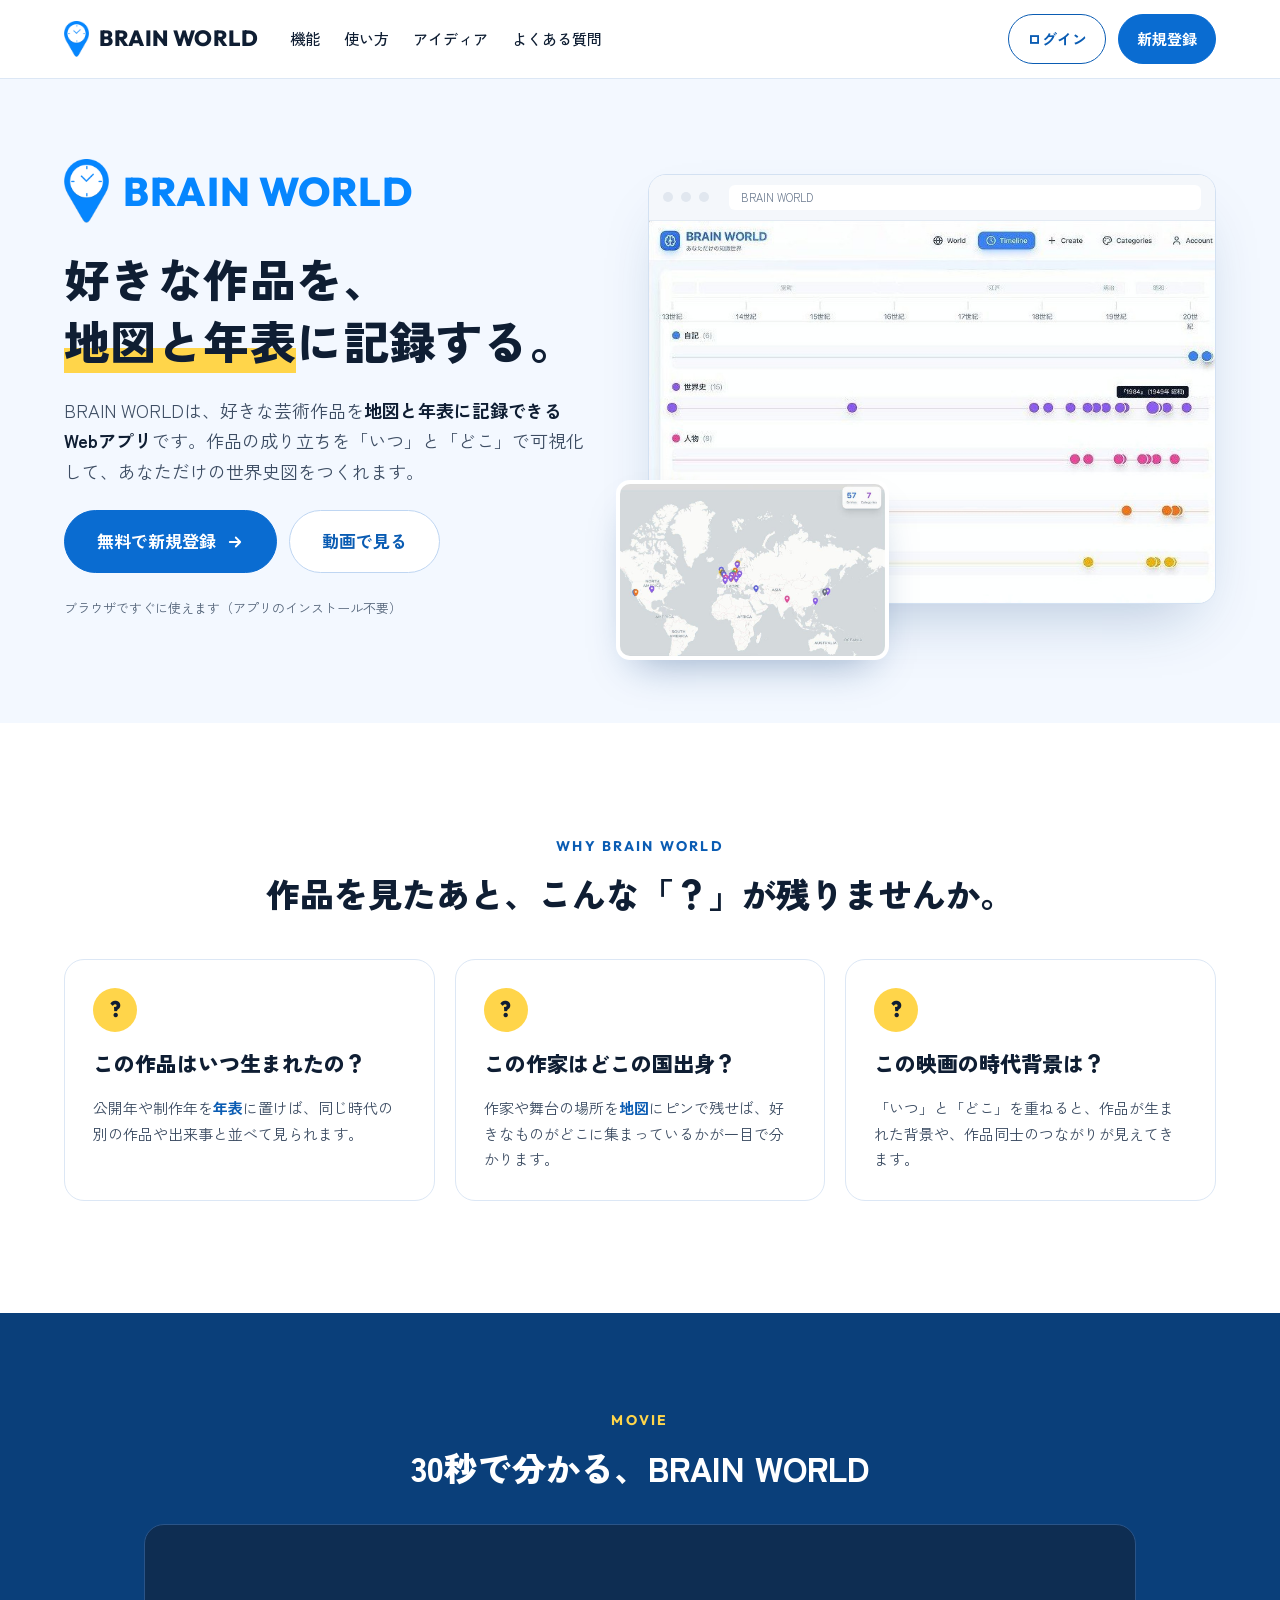
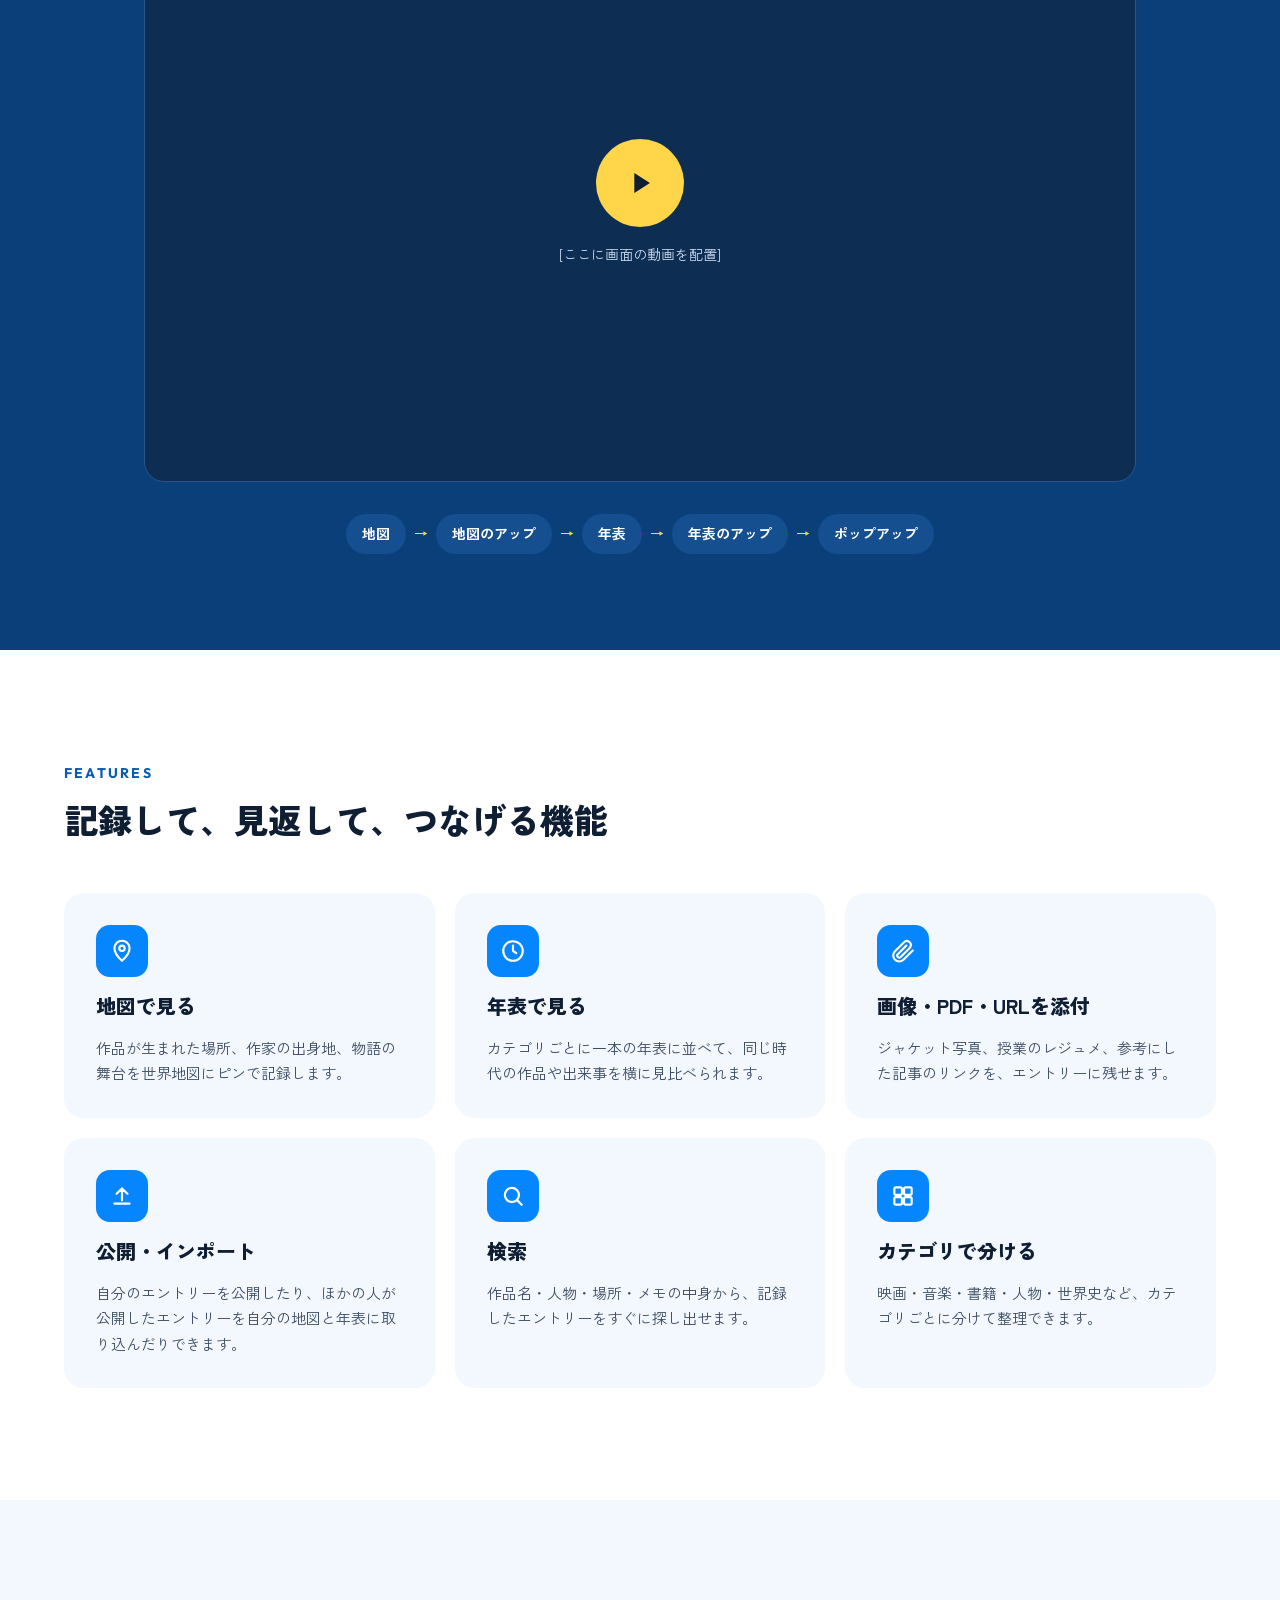
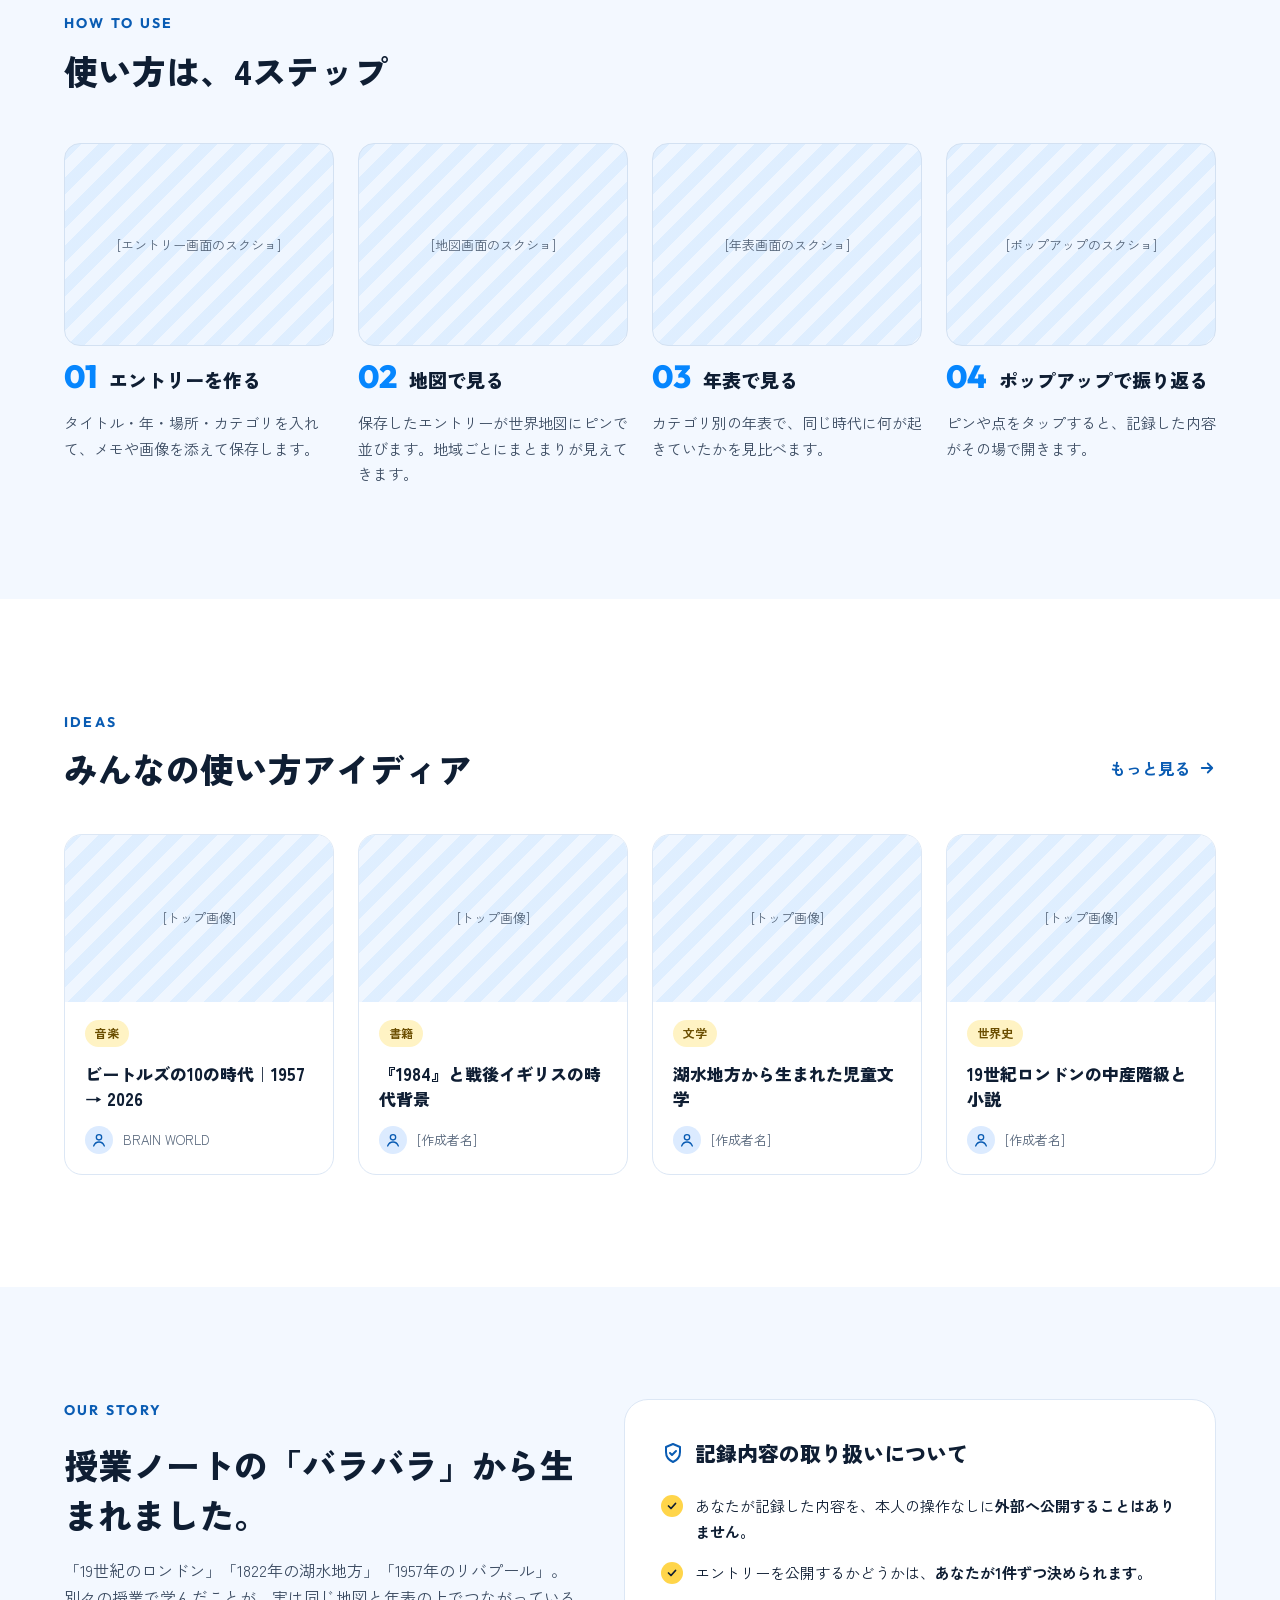
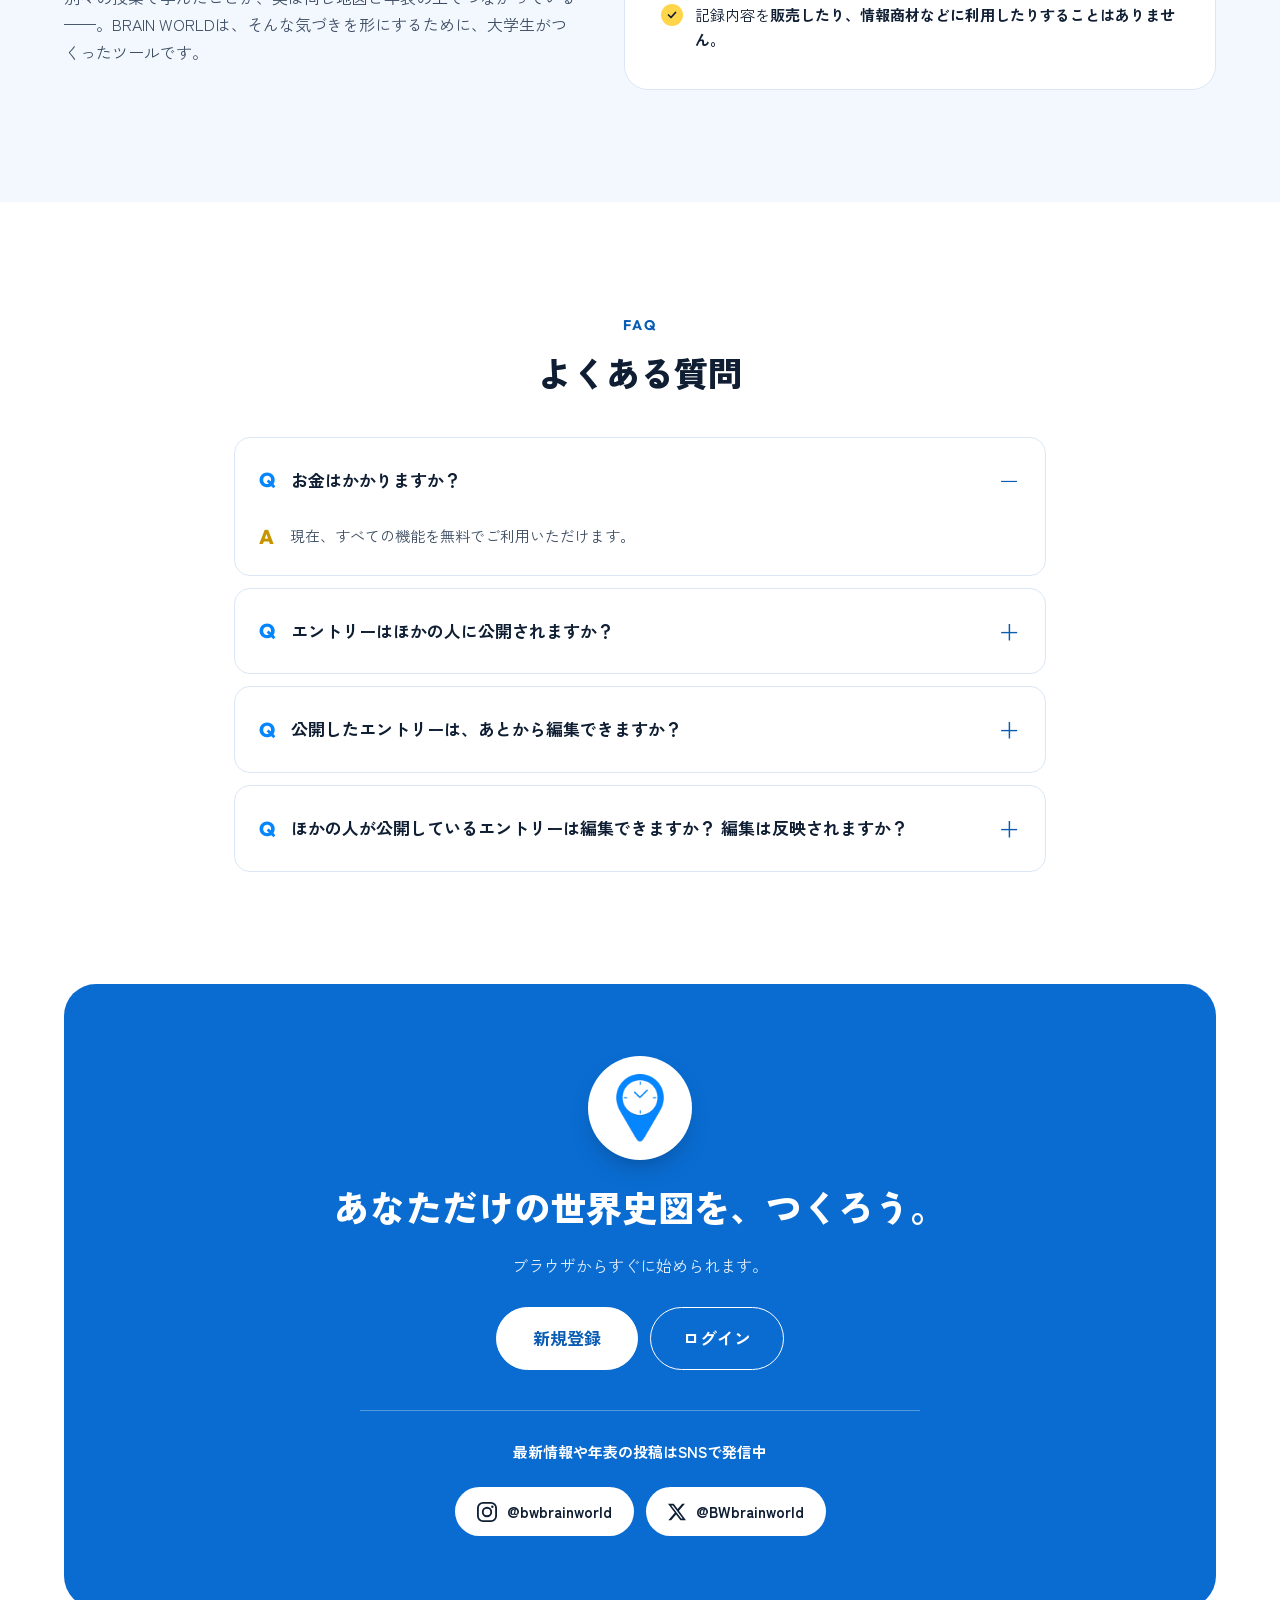
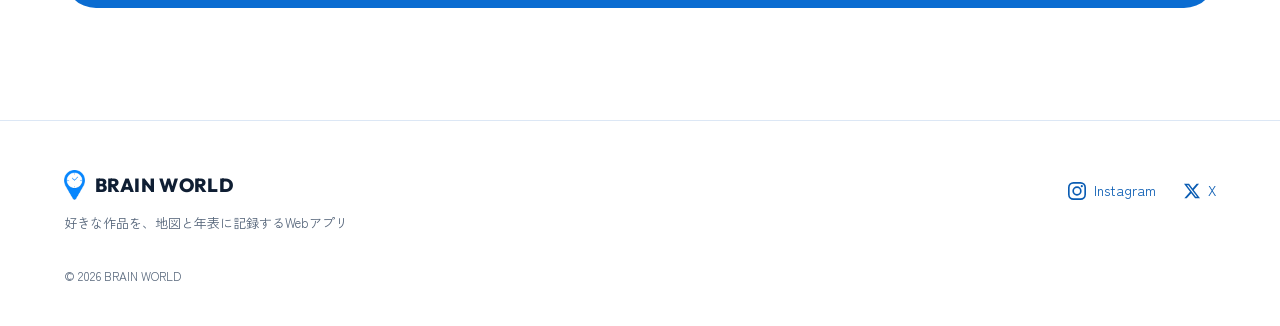
==== commit c58d4101: "フッターのお問い合わせ（メール）リンクを削除 Co-Authored-By: Claude Opus 5.5 <noreply@anthropic.com> Claude-Session: https" ====
--- a/index.html
+++ b/index.html
@@ -373,9 +373,6 @@
         <svg width="18" height="18" viewBox="0 0 24 24" fill="none" stroke="currentColor" stroke-width="2.2" aria-hidden="true"><rect x="1.1" y="1.1" width="21.8" height="21.8" rx="6.2"/><circle cx="12" cy="12" r="5.1"/><circle cx="18.4" cy="5.6" r="1.45" fill="currentColor" stroke="none"/></svg>Instagram</a>
       <a href="https://x.com/BWbrainworld" target="_blank" rel="noopener">
         <svg width="16" height="16" viewBox="0 0 24 24" aria-hidden="true"><path fill="currentColor" d="M18.901 1.153h3.68l-8.04 9.19L24 22.846h-7.406l-5.8-7.584-6.638 7.584H.474l8.6-9.83L0 1.154h7.594l5.243 6.932ZM17.61 20.644h2.039L6.486 3.24H4.298Z"/></svg>X</a>
-      <!-- ▼ CONTACT_EMAIL を問い合わせ用アドレスに置き換える -->
-      <a href="mailto:CONTACT_EMAIL">
-        <svg width="18" height="18" viewBox="0 0 24 24" fill="none" stroke="currentColor" stroke-width="2" stroke-linejoin="round" aria-hidden="true"><rect x="3" y="5" width="18" height="14" rx="2"/><path d="M3.5 6l8.5 7 8.5-7"/></svg>お問い合わせ</a>
     </div>
   </div>
   <div class="wrap copyright">© 2026 BRAIN WORLD</div>
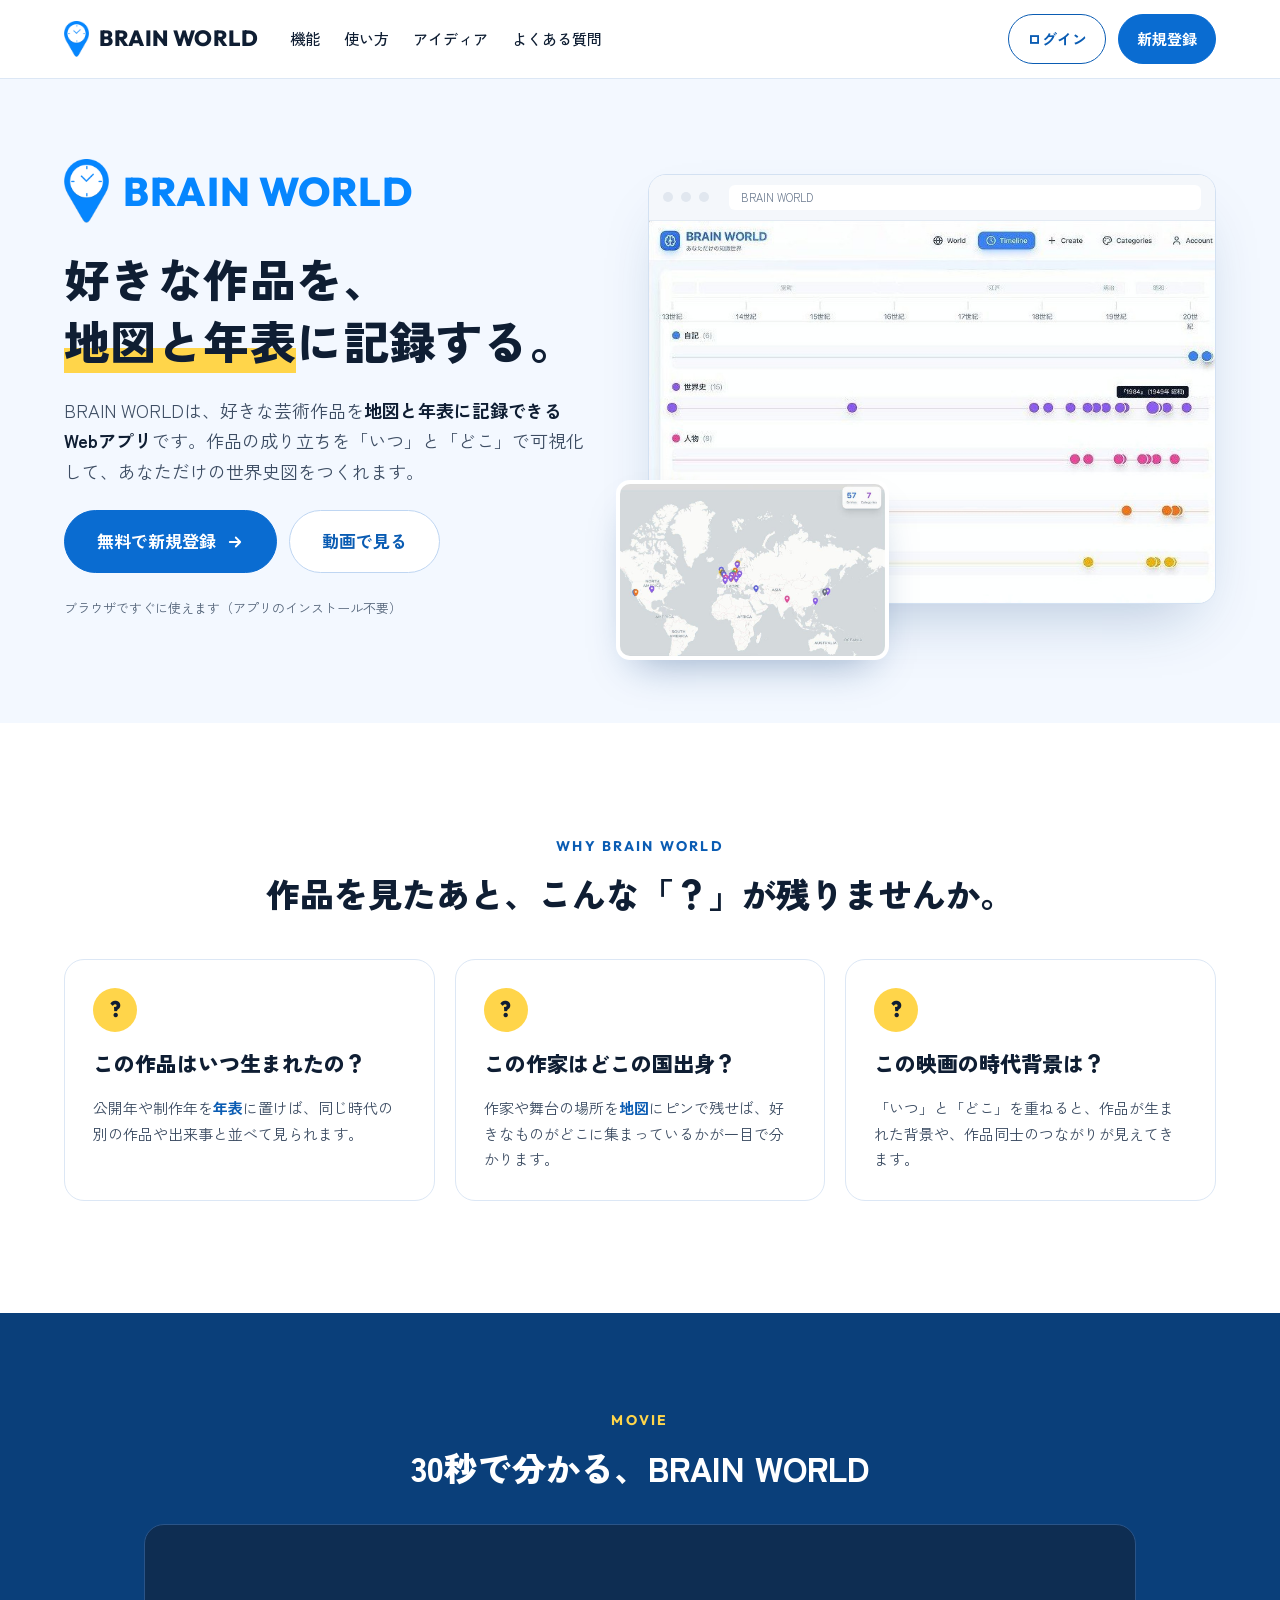
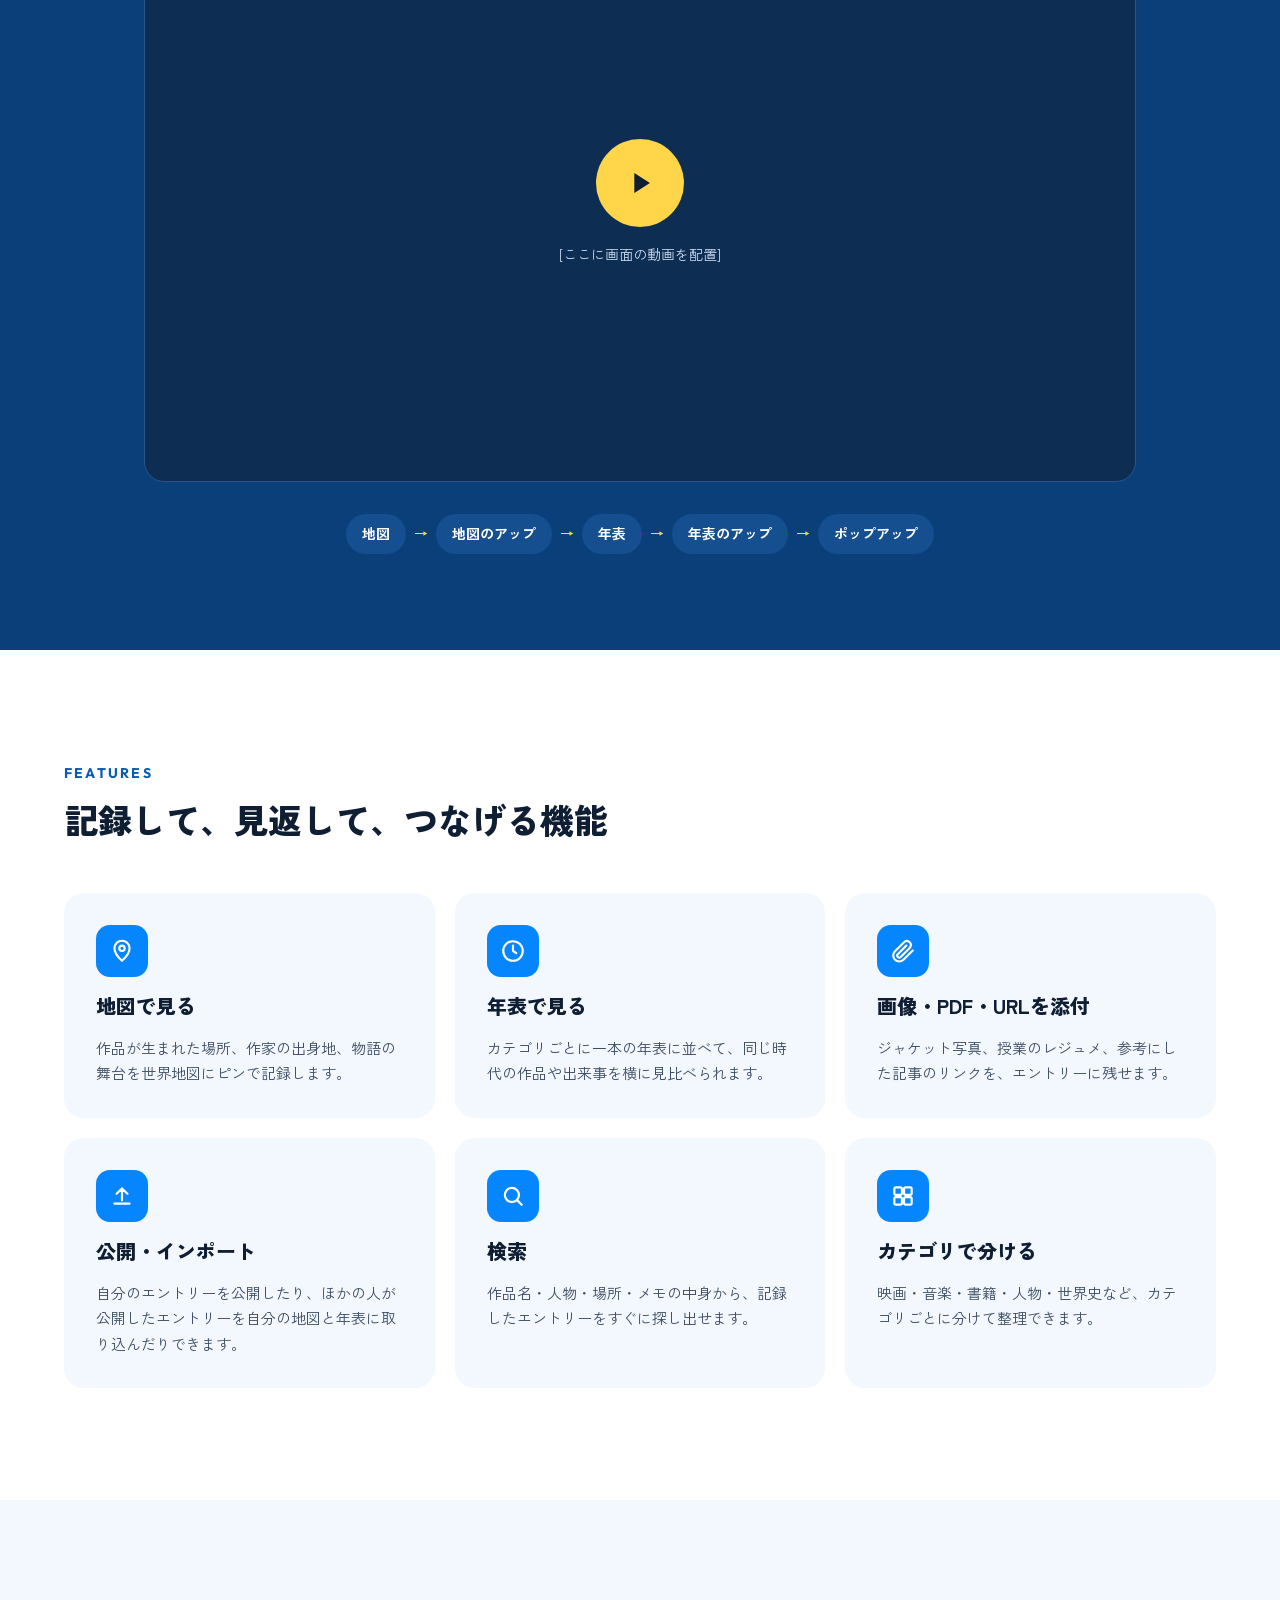
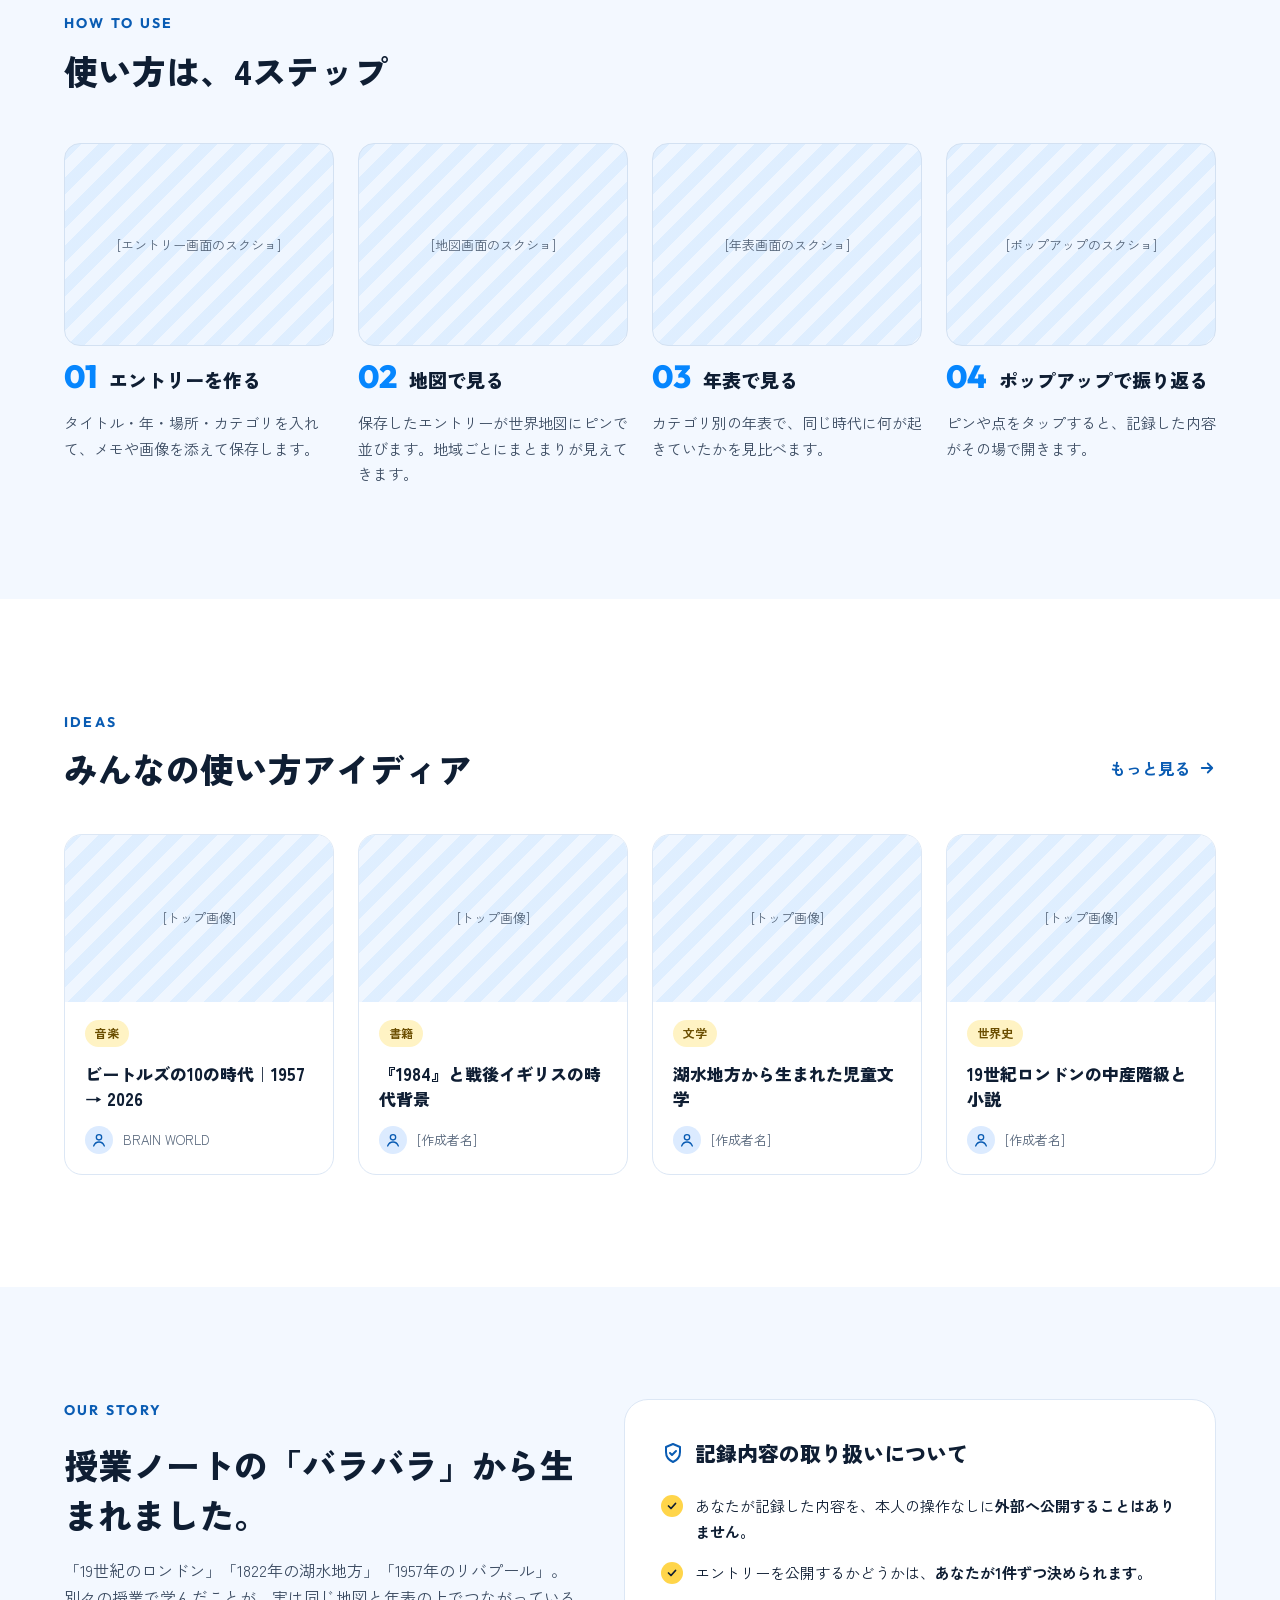
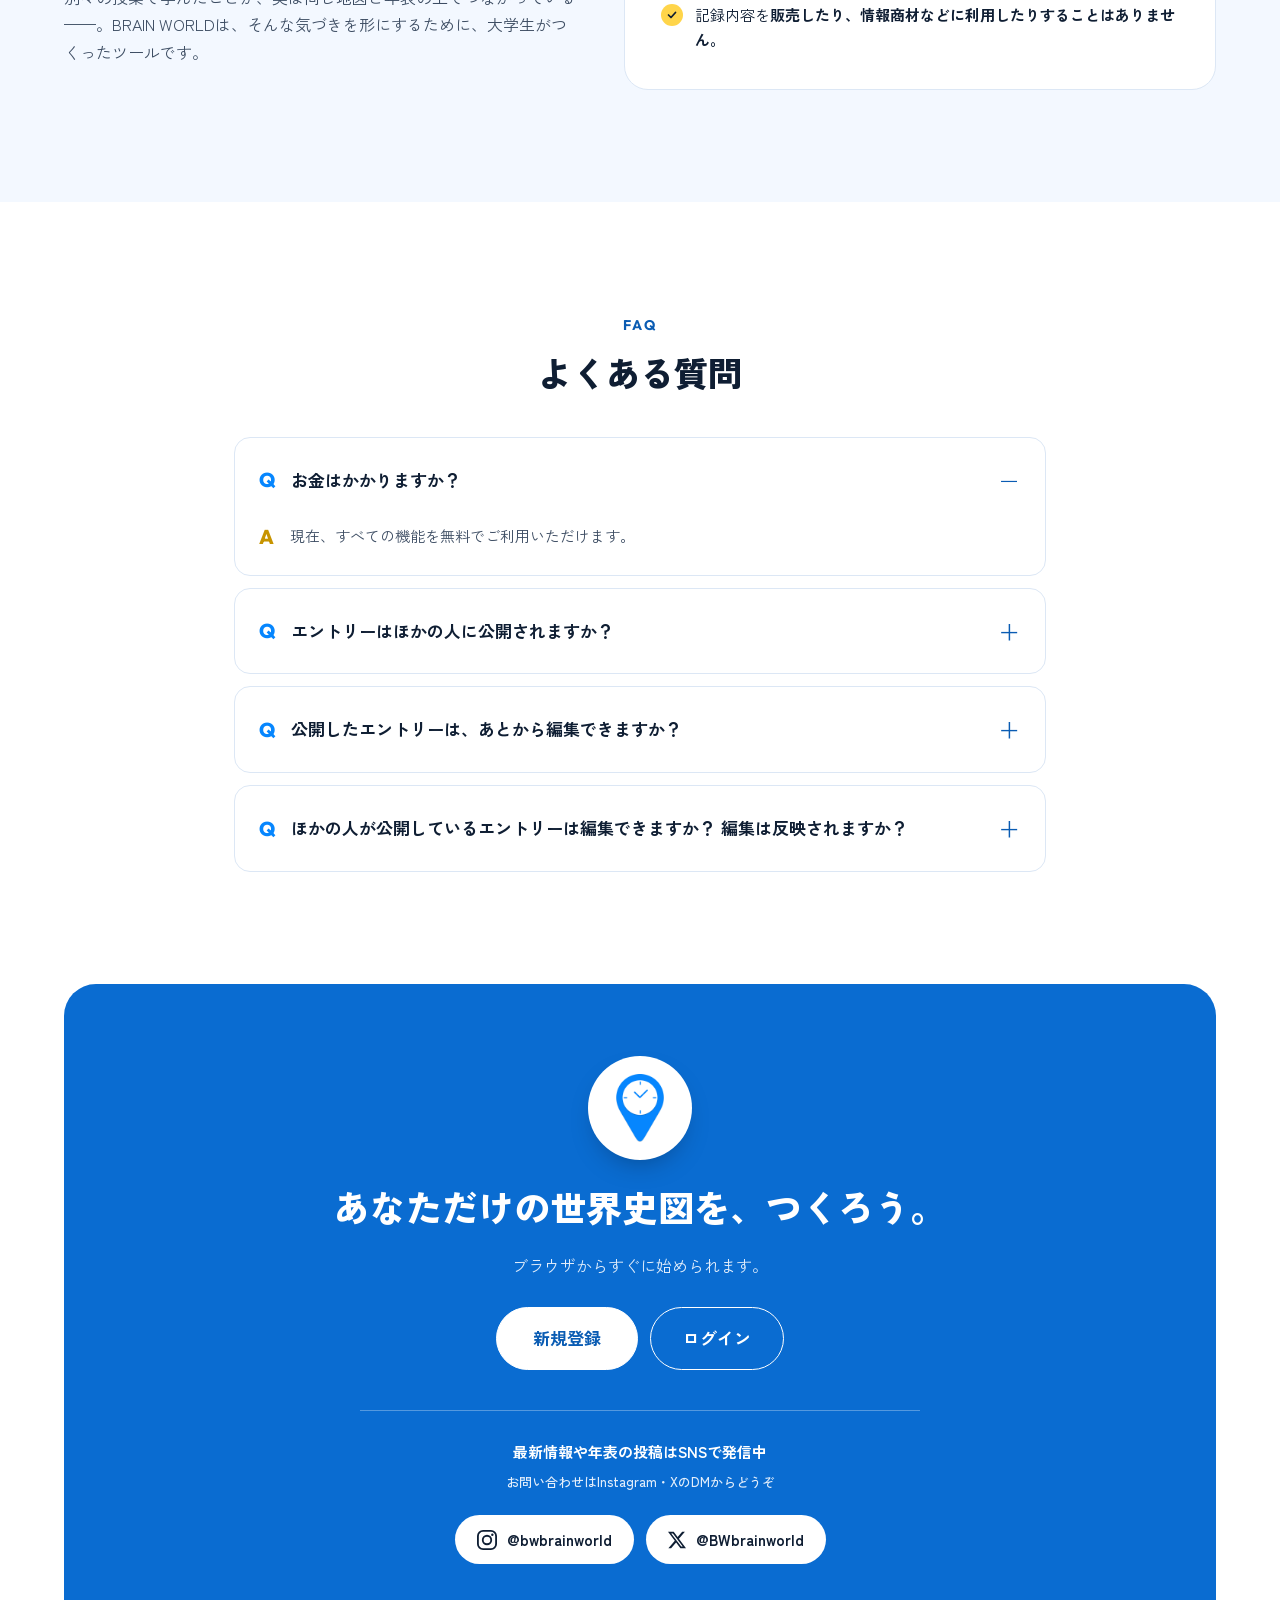
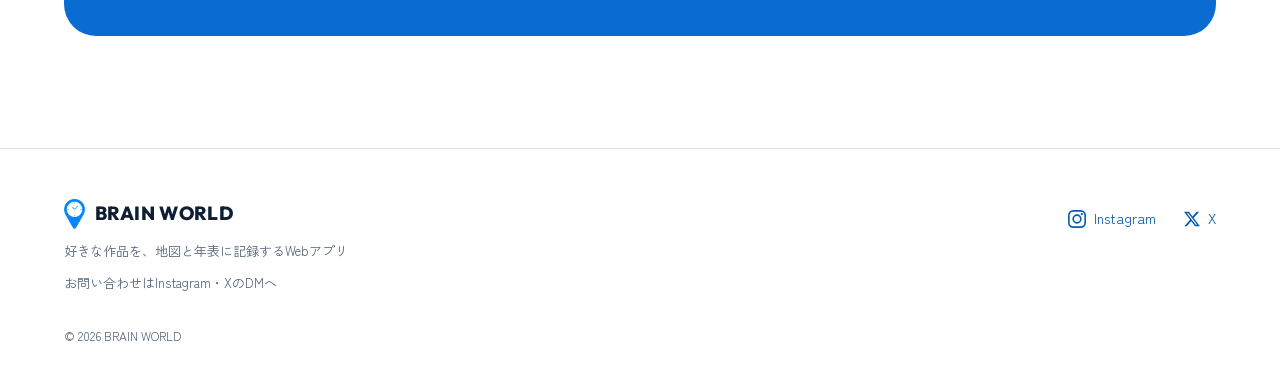
==== commit 69256db2: "GA4計測を追加し、問い合わせをSNSのDMに一本化 - GA4タグ（測定IDは GA_MEASUREMENT_ID のまま） - SNSリンクのクリックを sns_click イベントで計測（sns" ====
--- a/index.html
+++ b/index.html
@@ -19,6 +19,27 @@
 <link rel="icon" type="image/png" sizes="32x32" href="images/favicon-32.png">
 <link rel="apple-touch-icon" href="images/apple-touch-icon.png">
 <meta name="theme-color" content="#0686FE">
+
+<!-- ▼ Google Analytics（GA4）。GA_MEASUREMENT_ID を測定ID（G-XXXXXXXXXX）に置き換える（README参照） -->
+<script async src="https://www.googletagmanager.com/gtag/js?id=GA_MEASUREMENT_ID"></script>
+<script>
+  window.dataLayer = window.dataLayer || [];
+  function gtag(){dataLayer.push(arguments);}
+  gtag('js', new Date());
+  gtag('config', 'GA_MEASUREMENT_ID');
+
+  // SNSリンクのクリックを「sns_click」イベントとして送る
+  document.addEventListener('click', function (e) {
+    var a = e.target.closest && e.target.closest('a[data-sns]');
+    if (!a) return;
+    gtag('event', 'sns_click', {
+      sns: a.getAttribute('data-sns'),                 // instagram / x
+      link_location: a.getAttribute('data-location'),  // cta / footer
+      link_url: a.href,
+      transport_type: 'beacon'
+    });
+  });
+</script>
 
 <link rel="preconnect" href="https://fonts.googleapis.com">
 <link rel="preconnect" href="https://fonts.gstatic.com" crossorigin>
@@ -346,11 +367,12 @@
       </div>
       <div class="sns">
         <p>最新情報や年表の投稿はSNSで発信中</p>
+        <p class="sns-note">お問い合わせはInstagram・XのDMからどうぞ</p>
         <div class="btn-row center">
-          <a href="https://www.instagram.com/bwbrainworld" class="sns-btn" target="_blank" rel="noopener">
+          <a href="https://www.instagram.com/bwbrainworld" class="sns-btn" target="_blank" rel="noopener" data-sns="instagram" data-location="cta">
             <svg width="20" height="20" viewBox="0 0 24 24" fill="none" stroke="currentColor" stroke-width="2.2" aria-hidden="true"><rect x="1.1" y="1.1" width="21.8" height="21.8" rx="6.2"/><circle cx="12" cy="12" r="5.1"/><circle cx="18.4" cy="5.6" r="1.45" fill="currentColor" stroke="none"/></svg>
             <span><span class="sr-only">Instagram </span>@bwbrainworld</span></a>
-          <a href="https://x.com/BWbrainworld" class="sns-btn" target="_blank" rel="noopener">
+          <a href="https://x.com/BWbrainworld" class="sns-btn" target="_blank" rel="noopener" data-sns="x" data-location="cta">
             <svg width="18" height="18" viewBox="0 0 24 24" aria-hidden="true"><path fill="currentColor" d="M18.901 1.153h3.68l-8.04 9.19L24 22.846h-7.406l-5.8-7.584-6.638 7.584H.474l8.6-9.83L0 1.154h7.594l5.243 6.932ZM17.61 20.644h2.039L6.486 3.24H4.298Z"/></svg>
             <span><span class="sr-only">X </span>@BWbrainworld</span></a>
         </div>
@@ -367,11 +389,12 @@
     <div class="footer-brand">
       <div class="brand"><img src="images/logo.png" alt="" width="21" height="30"><span>BRAIN WORLD</span></div>
       <span class="footer-tagline">好きな作品を、地図と年表に記録するWebアプリ</span>
+      <span class="footer-tagline">お問い合わせはInstagram・XのDMへ</span>
     </div>
     <div class="footer-links">
-      <a href="https://www.instagram.com/bwbrainworld" target="_blank" rel="noopener">
+      <a href="https://www.instagram.com/bwbrainworld" target="_blank" rel="noopener" data-sns="instagram" data-location="footer">
         <svg width="18" height="18" viewBox="0 0 24 24" fill="none" stroke="currentColor" stroke-width="2.2" aria-hidden="true"><rect x="1.1" y="1.1" width="21.8" height="21.8" rx="6.2"/><circle cx="12" cy="12" r="5.1"/><circle cx="18.4" cy="5.6" r="1.45" fill="currentColor" stroke="none"/></svg>Instagram</a>
-      <a href="https://x.com/BWbrainworld" target="_blank" rel="noopener">
+      <a href="https://x.com/BWbrainworld" target="_blank" rel="noopener" data-sns="x" data-location="footer">
         <svg width="16" height="16" viewBox="0 0 24 24" aria-hidden="true"><path fill="currentColor" d="M18.901 1.153h3.68l-8.04 9.19L24 22.846h-7.406l-5.8-7.584-6.638 7.584H.474l8.6-9.83L0 1.154h7.594l5.243 6.932ZM17.61 20.644h2.039L6.486 3.24H4.298Z"/></svg>X</a>
     </div>
   </div>
--- a/style.css
+++ b/style.css
@@ -172,6 +172,7 @@
 .cta-line:hover { color: var(--blue-text); background: #FFFFFF; }
 .sns { width: 100%; max-width: 560px; border-top: 1px solid rgba(255,255,255,0.3); margin-top: 20px; padding-top: 28px; display: flex; flex-direction: column; align-items: center; gap: 14px; }
 .sns p { font-size: 15px; font-weight: 700; }
+.sns .sns-note { font-size: 13px; font-weight: 500; color: #E3EEFB; margin-top: -8px; }
 .sns-btn { display: inline-flex; align-items: center; gap: 10px; text-decoration: none; color: var(--ink); background: #FFFFFF; padding: 12px 22px; border-radius: 999px; font-size: 15px; font-weight: 700; transition: background-color .2s; }
 .sns-btn:hover { color: var(--ink); background: #DCEBFF; }
 
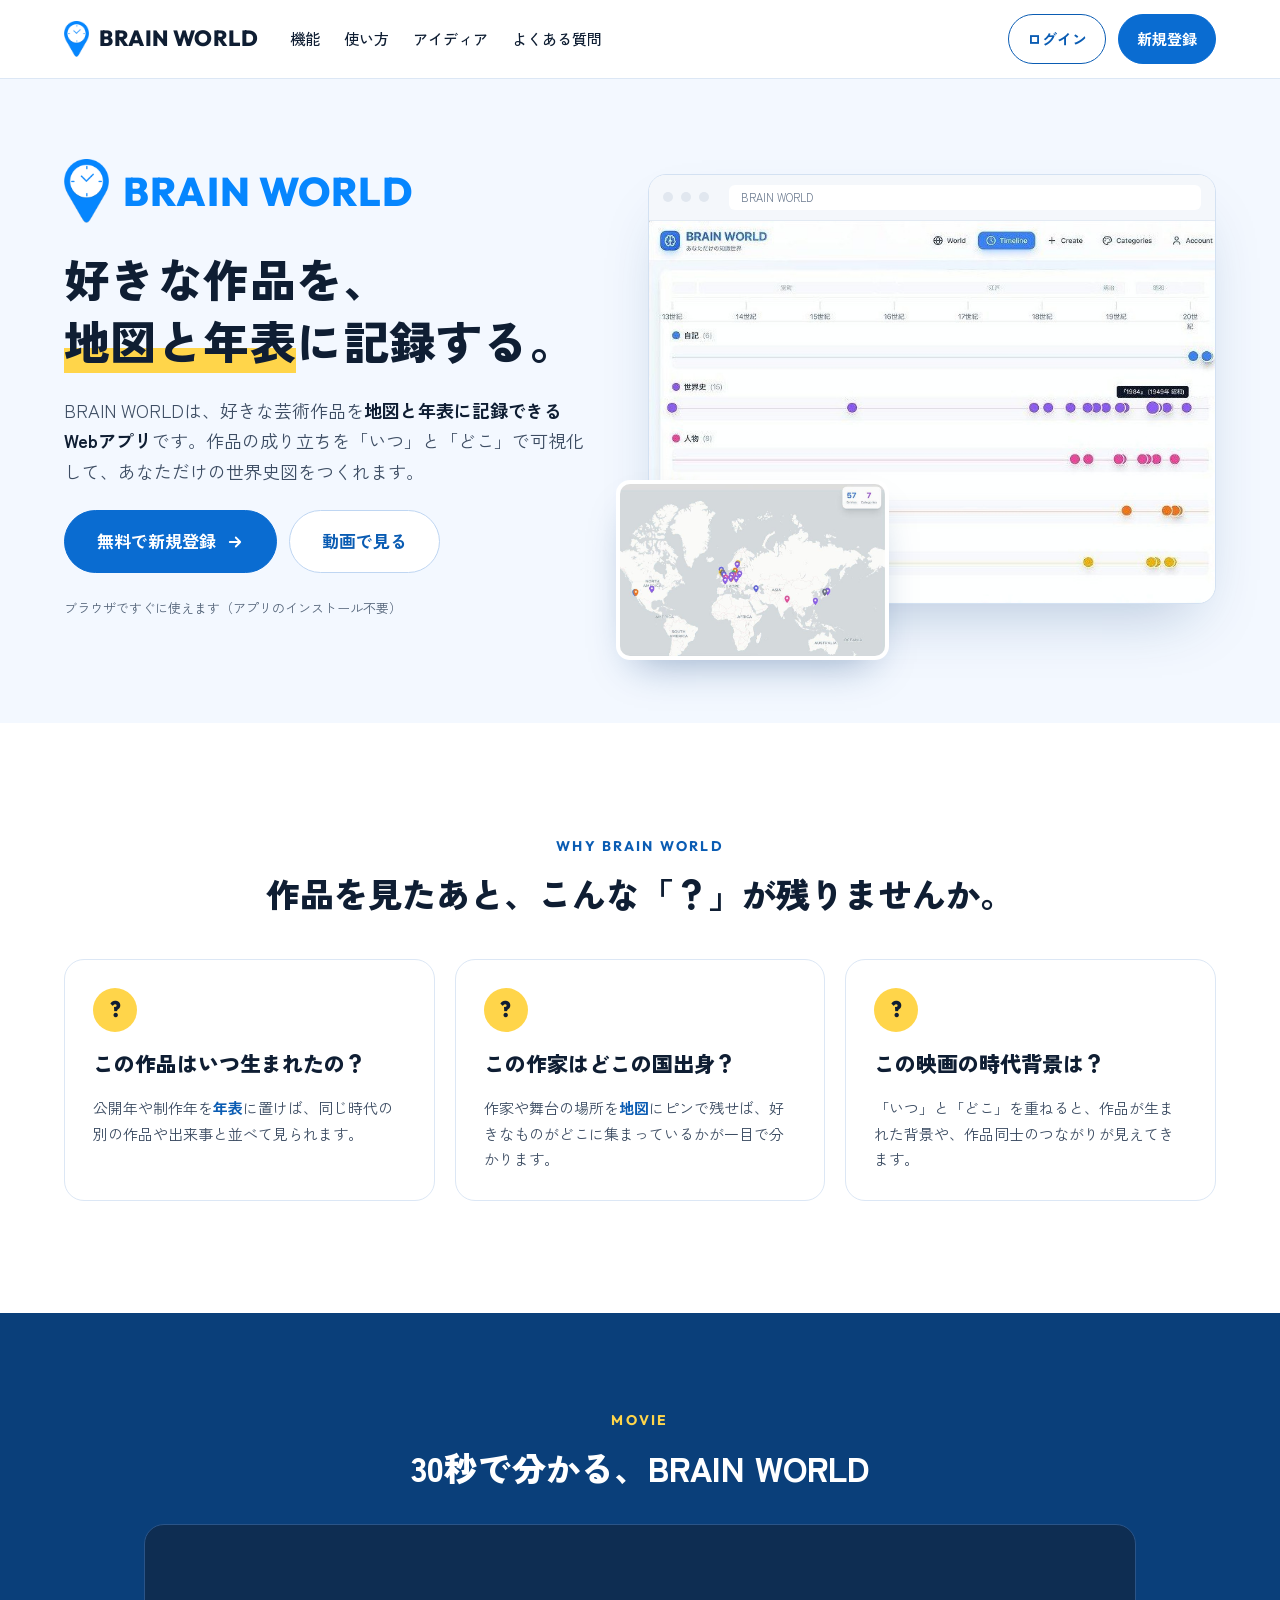
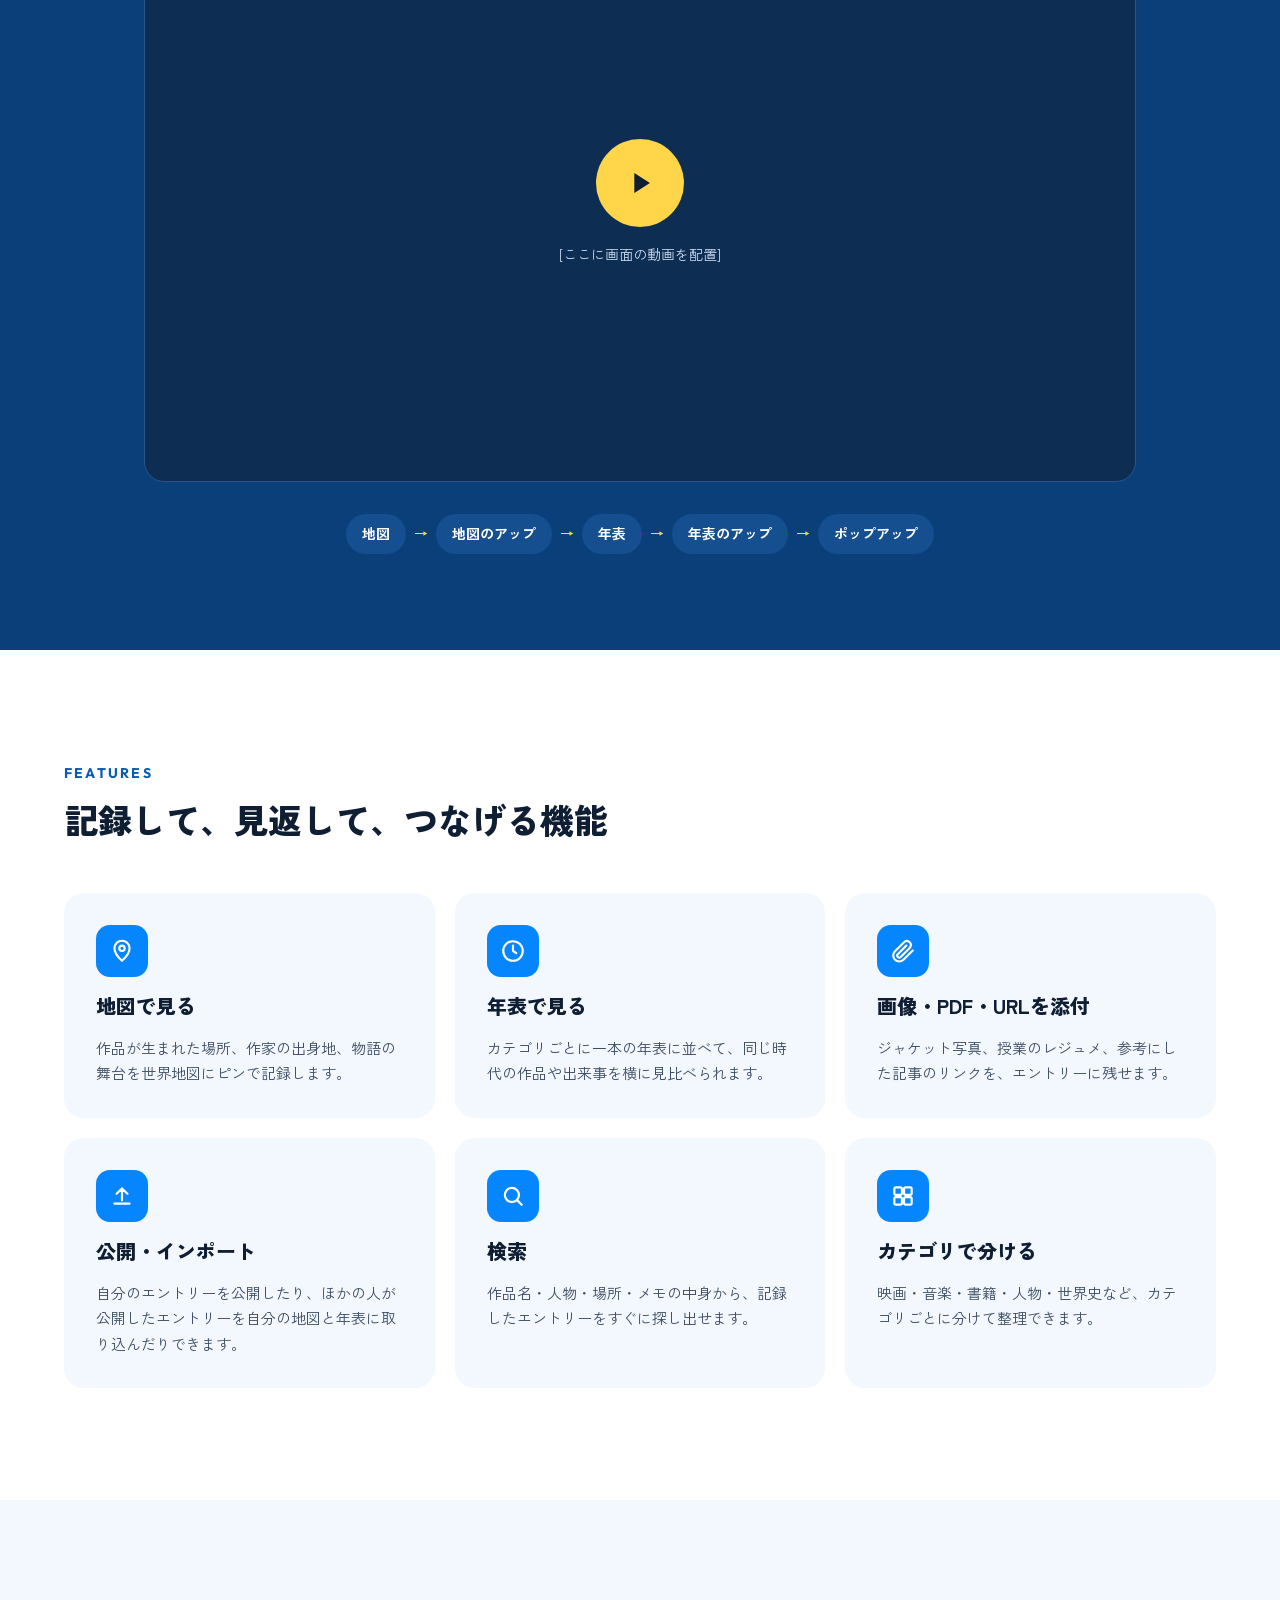
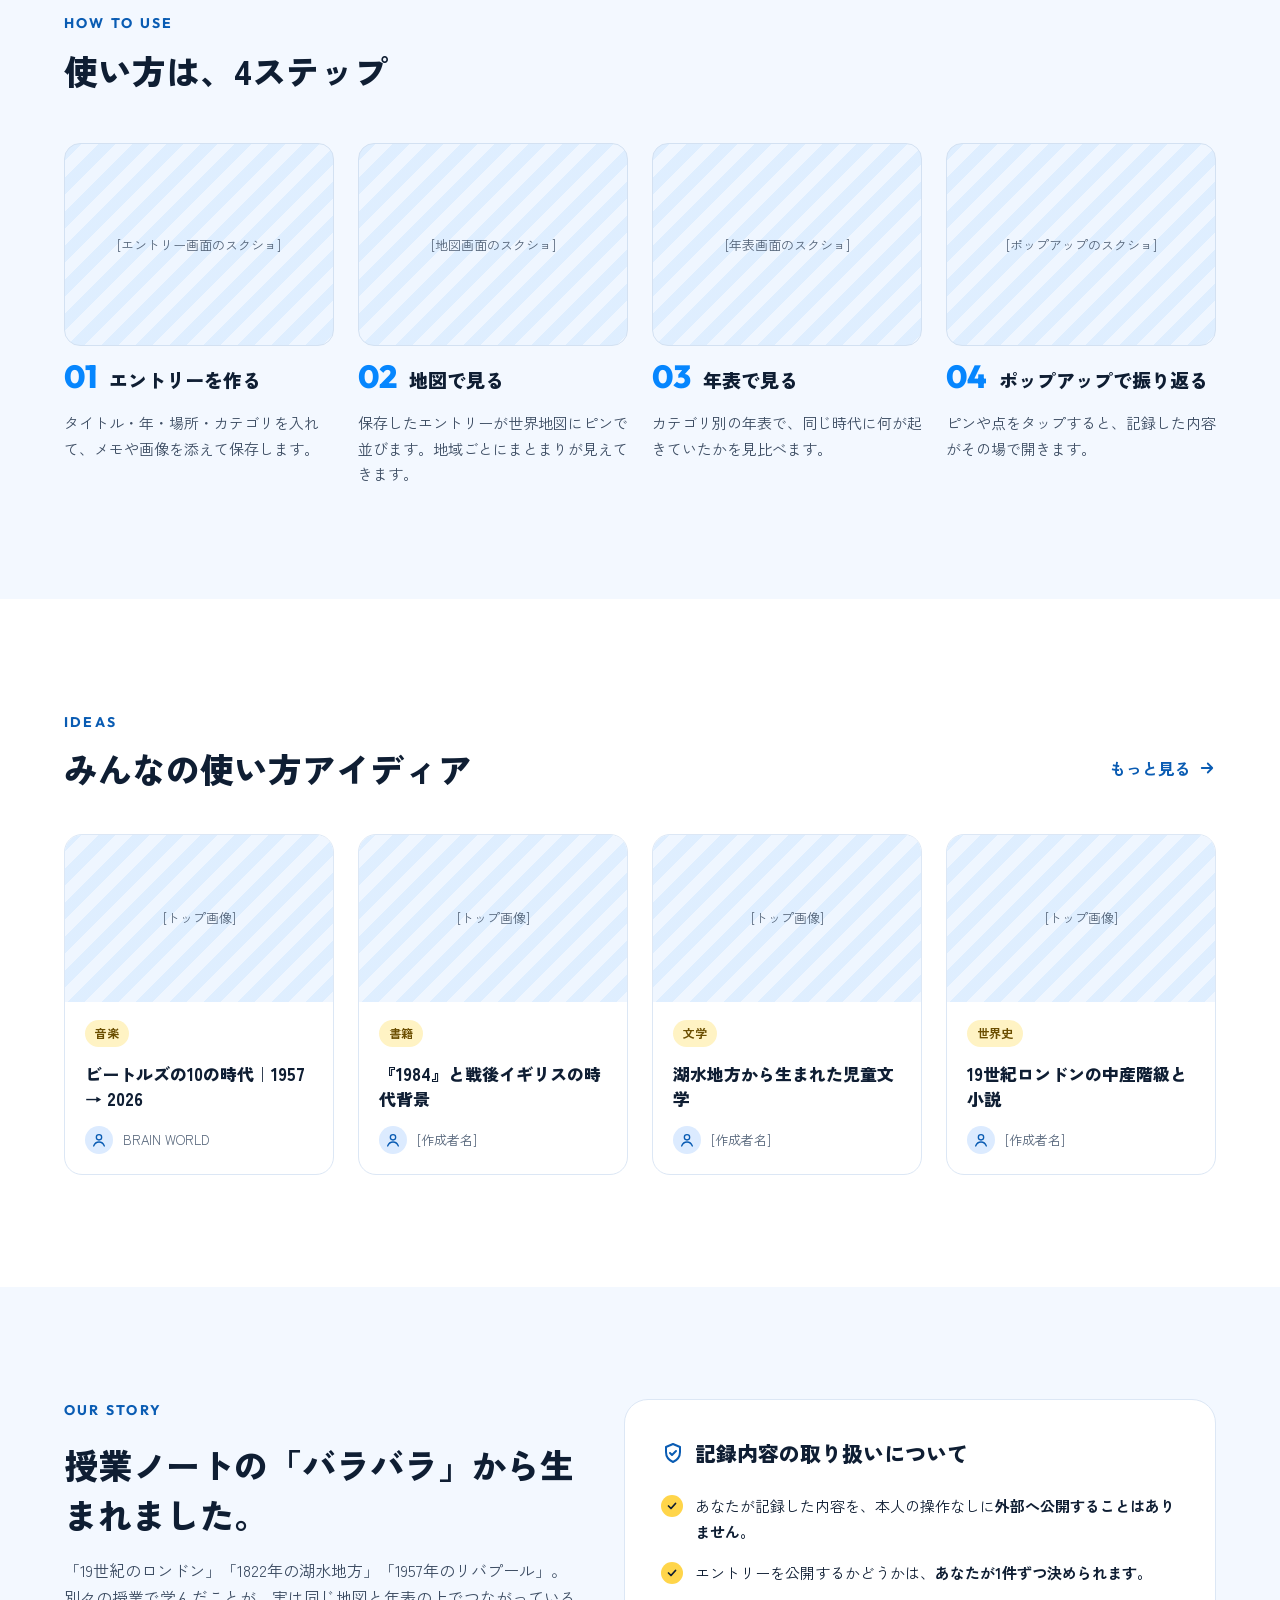
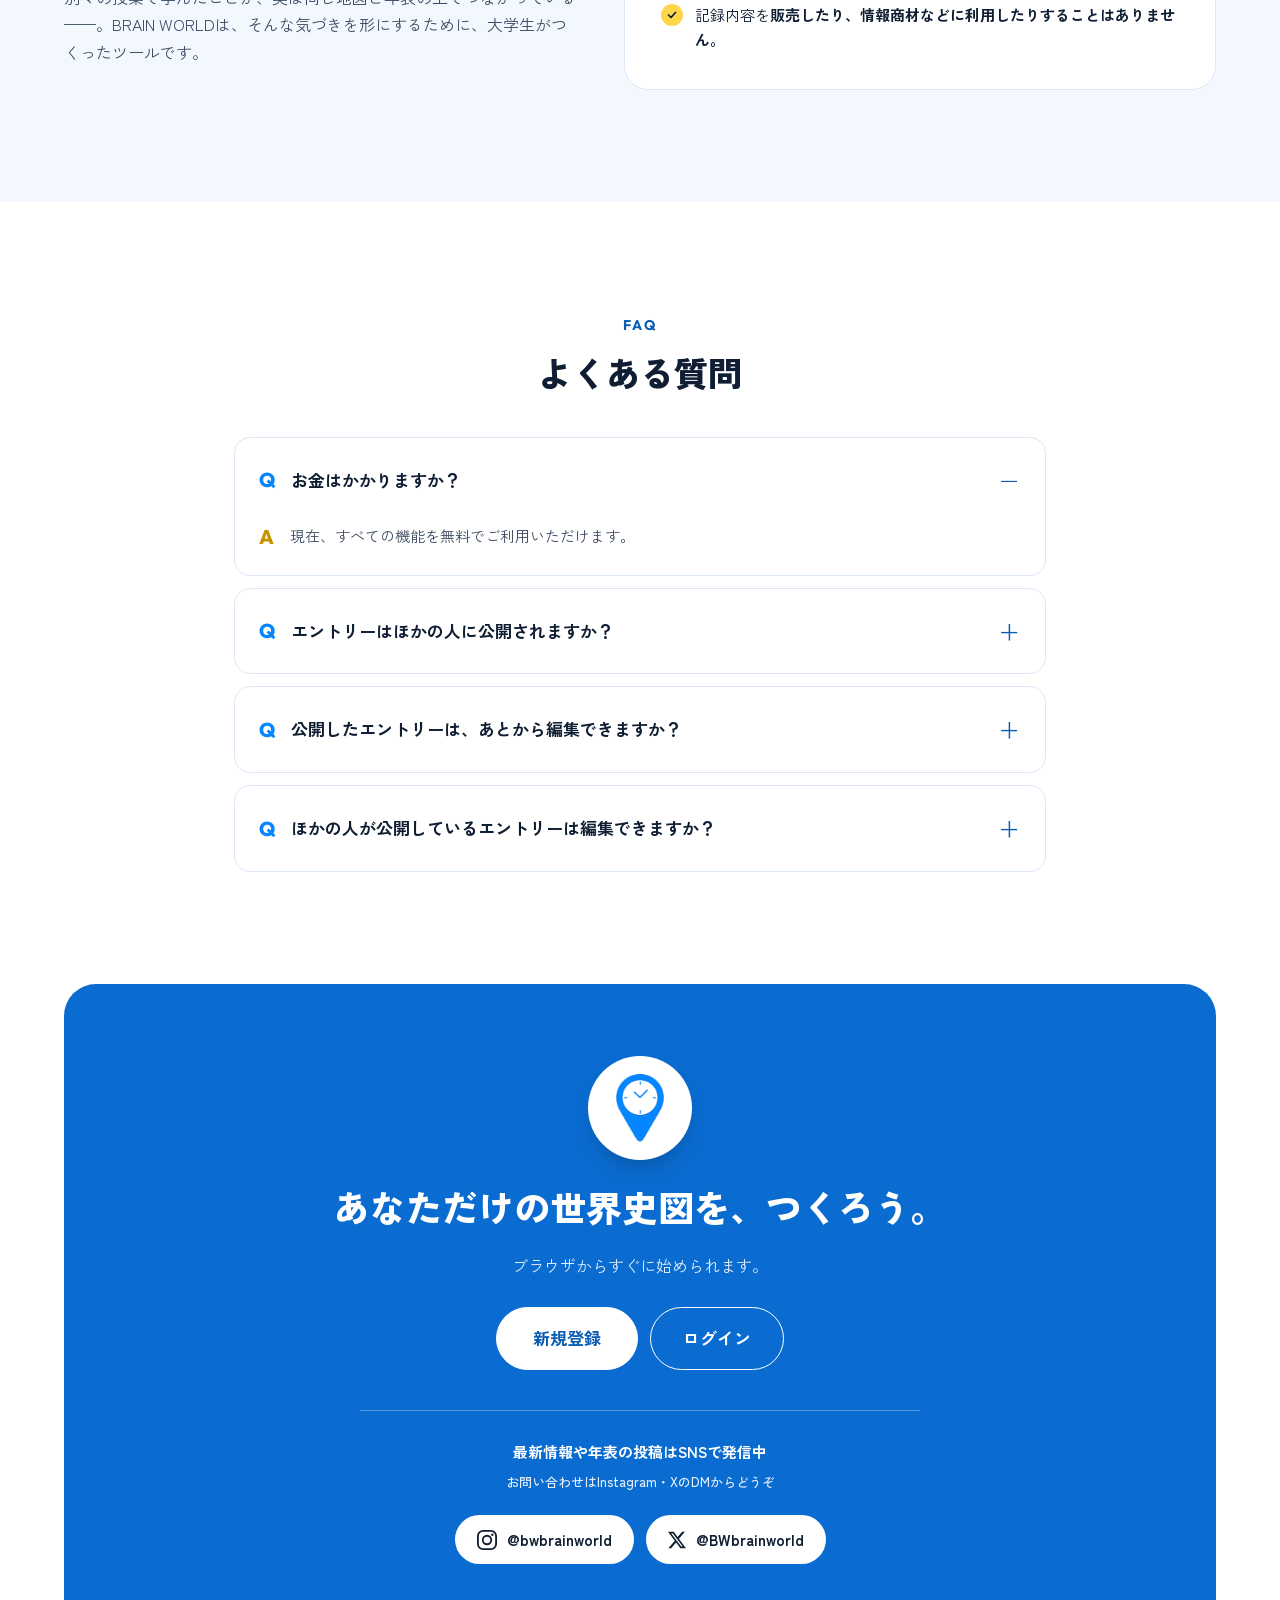
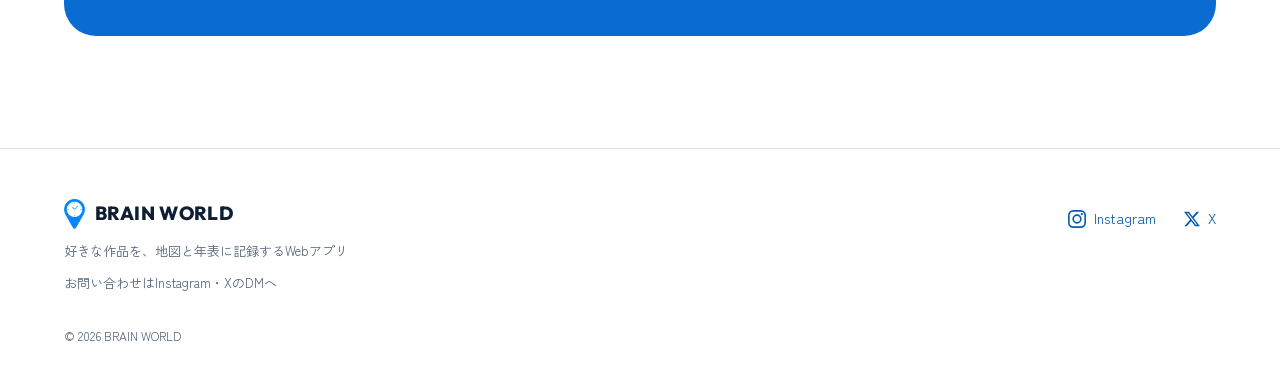
==== commit c4d64cc0: "FAQの回答2〜4を確定版に差し替え - 仮の [例：…] 表示を外し、確定した回答を反映 - 構造化データ（FAQPage）にも4問すべてを追加  Co-Authored-By: Claude Op" ====
--- a/index.html
+++ b/index.html
@@ -63,7 +63,10 @@
     {
       "@type": "FAQPage",
       "mainEntity": [
-        { "@type": "Question", "name": "お金はかかりますか？", "acceptedAnswer": { "@type": "Answer", "text": "現在、すべての機能を無料でご利用いただけます。" } }
+        { "@type": "Question", "name": "お金はかかりますか？", "acceptedAnswer": { "@type": "Answer", "text": "現在、すべての機能を無料でご利用いただけます。" } },
+        { "@type": "Question", "name": "エントリーはほかの人に公開されますか？", "acceptedAnswer": { "@type": "Answer", "text": "基本的には公開されません。「公開」を選んだカテゴリのみ公開されます。" } },
+        { "@type": "Question", "name": "公開したエントリーは、あとから編集できますか？", "acceptedAnswer": { "@type": "Answer", "text": "はい。公開後も、自分のエントリーはいつでも編集・非公開にできます。" } },
+        { "@type": "Question", "name": "ほかの人が公開しているエントリーは編集できますか？", "acceptedAnswer": { "@type": "Answer", "text": "ほかの人のエントリーは編集できません。閲覧のみです。" } }
       ]
     }
   ]
@@ -86,9 +89,8 @@
       <a href="#faq">よくある質問</a>
     </nav>
     <div class="header-actions">
-      <!-- ▼ APP_DOMAIN はアプリ本体のドメインに置き換える -->
-      <a href="https://APP_DOMAIN/login" class="btn btn-outline btn-sm">ログイン</a>
-      <a href="https://APP_DOMAIN/signup" class="btn btn-primary btn-sm">新規登録</a>
+      <a href="https://www.brain-world.net/login" class="btn btn-outline btn-sm">ログイン</a>
+      <a href="https://www.brain-world.net/signup" class="btn btn-primary btn-sm">新規登録</a>
     </div>
   </div>
 </header>
@@ -106,7 +108,7 @@
       <h1>好きな作品を、<br><span class="nowrap"><span class="marker">地図と年表</span>に記録する。</span></h1>
       <p class="lead">BRAIN WORLDは、好きな芸術作品を<strong>地図と年表に記録できるWebアプリ</strong>です。作品の成り立ちを「いつ」と「どこ」で可視化して、あなただけの世界史図をつくれます。</p>
       <div class="btn-row">
-        <a href="https://APP_DOMAIN/signup" class="btn btn-primary btn-lg">無料で新規登録
+        <a href="https://www.brain-world.net/signup" class="btn btn-primary btn-lg">無料で新規登録
           <svg width="18" height="18" viewBox="0 0 24 24" fill="none" stroke="currentColor" stroke-width="2.4" stroke-linecap="round" stroke-linejoin="round" aria-hidden="true"><path d="M5 12h14M13 6l6 6-6 6"/></svg></a>
         <a href="#movie" class="btn btn-ghost btn-lg">動画で見る</a>
       </div>
@@ -262,12 +264,12 @@
         <span class="eyebrow">IDEAS</span>
         <h2>みんなの使い方アイディア</h2>
       </div>
-      <a href="https://APP_DOMAIN/ideas" class="more">もっと見る
+      <a href="https://www.brain-world.net/ideas" class="more">もっと見る
         <svg width="18" height="18" viewBox="0 0 24 24" fill="none" stroke="currentColor" stroke-width="2.4" stroke-linecap="round" stroke-linejoin="round" aria-hidden="true"><path d="M5 12h14M13 6l6 6-6 6"/></svg></a>
     </div>
     <div class="grid grid-250">
       <!-- ▼ トップ画像（.shot）・タイトル・作成者を実際のアイディアに差し替える -->
-      <a href="https://APP_DOMAIN/ideas" class="idea">
+      <a href="https://www.brain-world.net/ideas" class="idea">
         <div class="shot shot-wide">[トップ画像]</div>
         <div class="idea-body">
           <span class="tag">音楽</span>
@@ -275,7 +277,7 @@
           <span class="author"><span class="avatar" aria-hidden="true"><svg width="16" height="16" viewBox="0 0 24 24" fill="none" stroke="#0A5CB3" stroke-width="2" stroke-linecap="round"><circle cx="12" cy="8" r="4"/><path d="M4 21c1.5-4 4.5-6 8-6s6.5 2 8 6"/></svg></span>BRAIN WORLD</span>
         </div>
       </a>
-      <a href="https://APP_DOMAIN/ideas" class="idea">
+      <a href="https://www.brain-world.net/ideas" class="idea">
         <div class="shot shot-wide">[トップ画像]</div>
         <div class="idea-body">
           <span class="tag">書籍</span>
@@ -283,7 +285,7 @@
           <span class="author"><span class="avatar" aria-hidden="true"><svg width="16" height="16" viewBox="0 0 24 24" fill="none" stroke="#0A5CB3" stroke-width="2" stroke-linecap="round"><circle cx="12" cy="8" r="4"/><path d="M4 21c1.5-4 4.5-6 8-6s6.5 2 8 6"/></svg></span>[作成者名]</span>
         </div>
       </a>
-      <a href="https://APP_DOMAIN/ideas" class="idea">
+      <a href="https://www.brain-world.net/ideas" class="idea">
         <div class="shot shot-wide">[トップ画像]</div>
         <div class="idea-body">
           <span class="tag">文学</span>
@@ -291,7 +293,7 @@
           <span class="author"><span class="avatar" aria-hidden="true"><svg width="16" height="16" viewBox="0 0 24 24" fill="none" stroke="#0A5CB3" stroke-width="2" stroke-linecap="round"><circle cx="12" cy="8" r="4"/><path d="M4 21c1.5-4 4.5-6 8-6s6.5 2 8 6"/></svg></span>[作成者名]</span>
         </div>
       </a>
-      <a href="https://APP_DOMAIN/ideas" class="idea">
+      <a href="https://www.brain-world.net/ideas" class="idea">
         <div class="shot shot-wide">[トップ画像]</div>
         <div class="idea-body">
           <span class="tag">世界史</span>
@@ -326,7 +328,7 @@
 </section>
 
 <!-- ===== FAQ ===== -->
-<!-- ▼ [例：…] の回答は仕様未確定。確定したら [例：] を外し、<head> の FAQPage（構造化データ）にも同じQ&Aを追加する -->
+<!-- ▼ Q&Aを変えたら、<head> の FAQPage（構造化データ）も同じ内容にそろえる -->
 <section id="faq" class="section">
   <div class="wrap wrap-faq stack-40">
     <div class="section-head center">
@@ -340,15 +342,15 @@
       </details>
       <details class="faq">
         <summary><span class="q">Q</span><span class="faq-q">エントリーはほかの人に公開されますか？</span><span class="faq-mark" aria-hidden="true"></span></summary>
-        <div class="faq-a"><span class="a">A</span><p>[例：初期設定では非公開です。「公開」を選んだエントリーだけが、ほかのユーザーにも表示されます。]</p></div>
+        <div class="faq-a"><span class="a">A</span><p>基本的には公開されません。「公開」を選んだカテゴリのみ公開されます。</p></div>
       </details>
       <details class="faq">
         <summary><span class="q">Q</span><span class="faq-q">公開したエントリーは、あとから編集できますか？</span><span class="faq-mark" aria-hidden="true"></span></summary>
-        <div class="faq-a"><span class="a">A</span><p>[例：はい。公開後も、自分のエントリーはいつでも編集・非公開に戻せます。]</p></div>
+        <div class="faq-a"><span class="a">A</span><p>はい。公開後も、自分のエントリーはいつでも編集・非公開にできます。</p></div>
       </details>
       <details class="faq">
-        <summary><span class="q">Q</span><span class="faq-q">ほかの人が公開しているエントリーは編集できますか？ 編集は反映されますか？</span><span class="faq-mark" aria-hidden="true"></span></summary>
-        <div class="faq-a"><span class="a">A</span><p>[例：ほかの人のエントリーは直接編集できません。インポートすると自分用のコピーとして編集できますが、元のエントリーには反映されません。]</p></div>
+        <summary><span class="q">Q</span><span class="faq-q">ほかの人が公開しているエントリーは編集できますか？</span><span class="faq-mark" aria-hidden="true"></span></summary>
+        <div class="faq-a"><span class="a">A</span><p>ほかの人のエントリーは編集できません。閲覧のみです。</p></div>
       </details>
     </div>
   </div>
@@ -362,8 +364,8 @@
       <h2>あなただけの世界史図を、つくろう。</h2>
       <p class="cta-sub">ブラウザからすぐに始められます。</p>
       <div class="btn-row center">
-        <a href="https://APP_DOMAIN/signup" class="btn btn-lg cta-fill">新規登録</a>
-        <a href="https://APP_DOMAIN/login" class="btn btn-lg cta-line">ログイン</a>
+        <a href="https://www.brain-world.net/signup" class="btn btn-lg cta-fill">新規登録</a>
+        <a href="https://www.brain-world.net/login" class="btn btn-lg cta-line">ログイン</a>
       </div>
       <div class="sns">
         <p>最新情報や年表の投稿はSNSで発信中</p>
